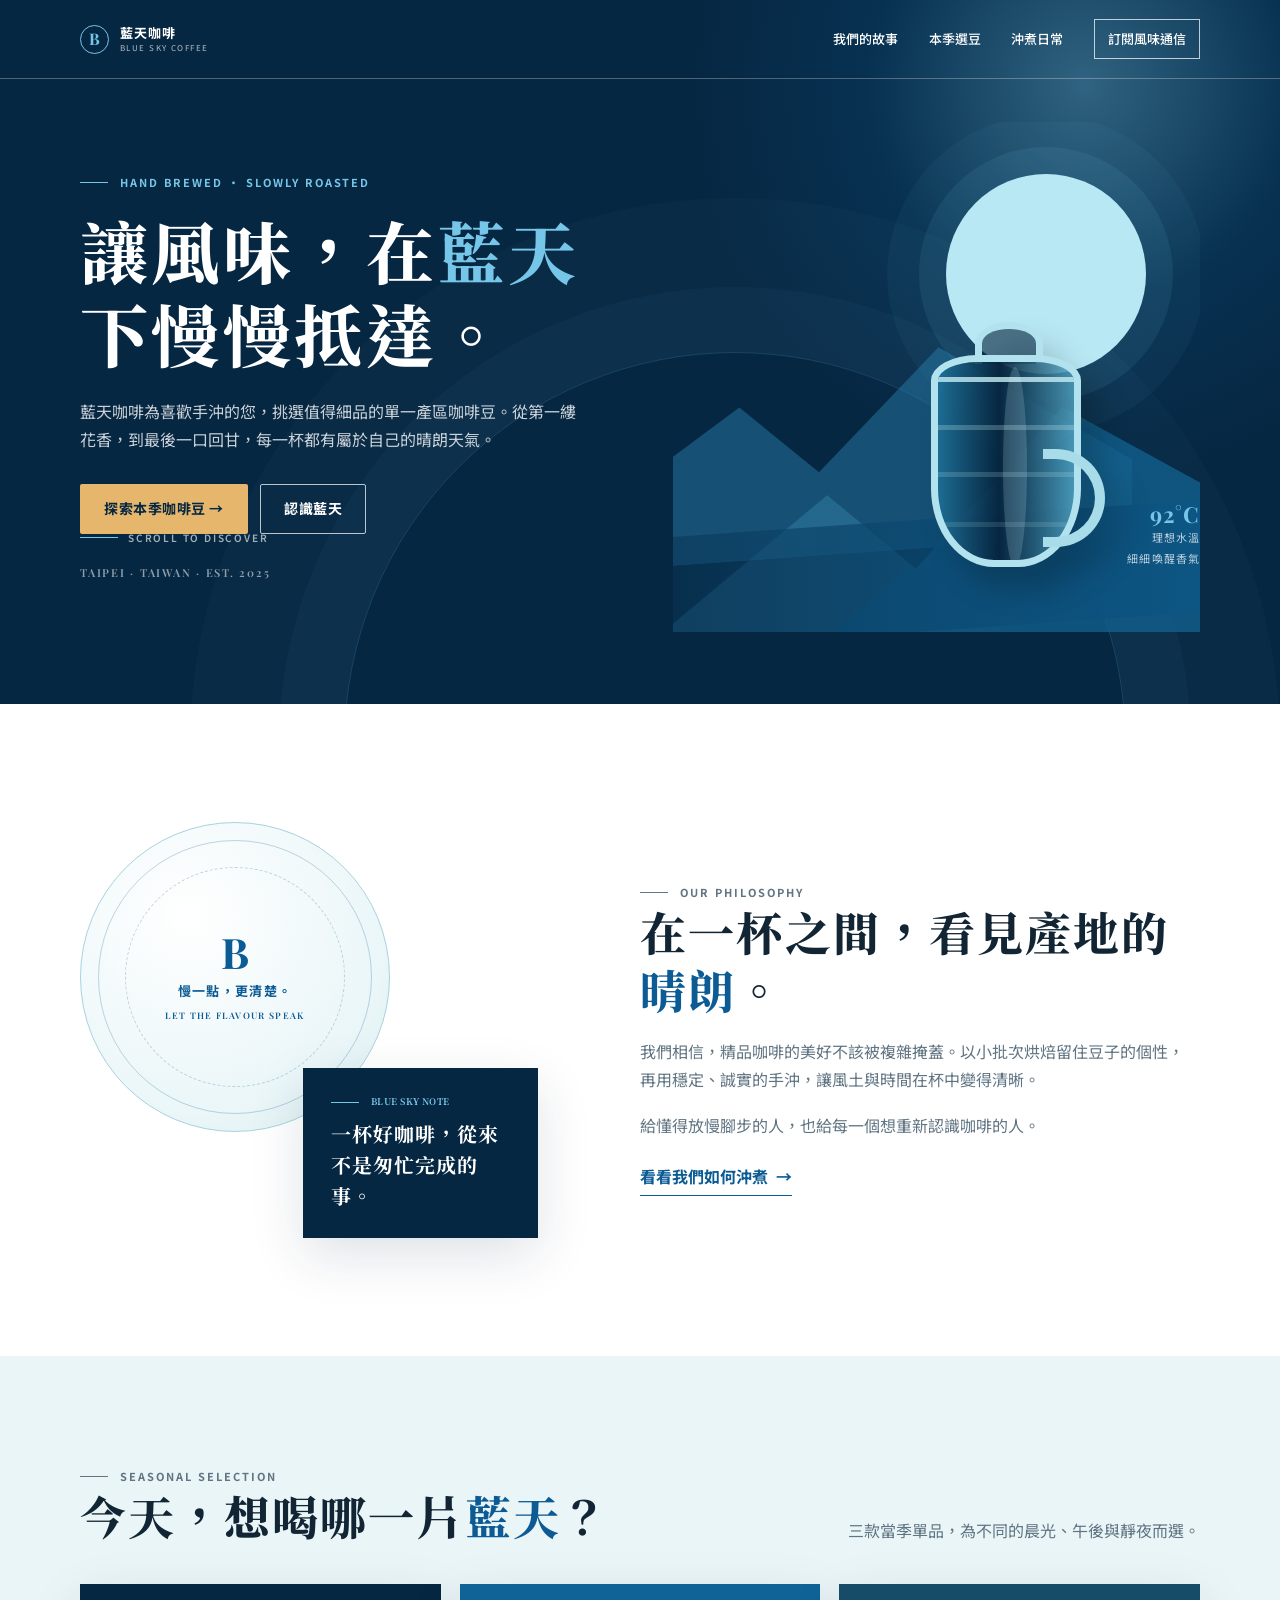
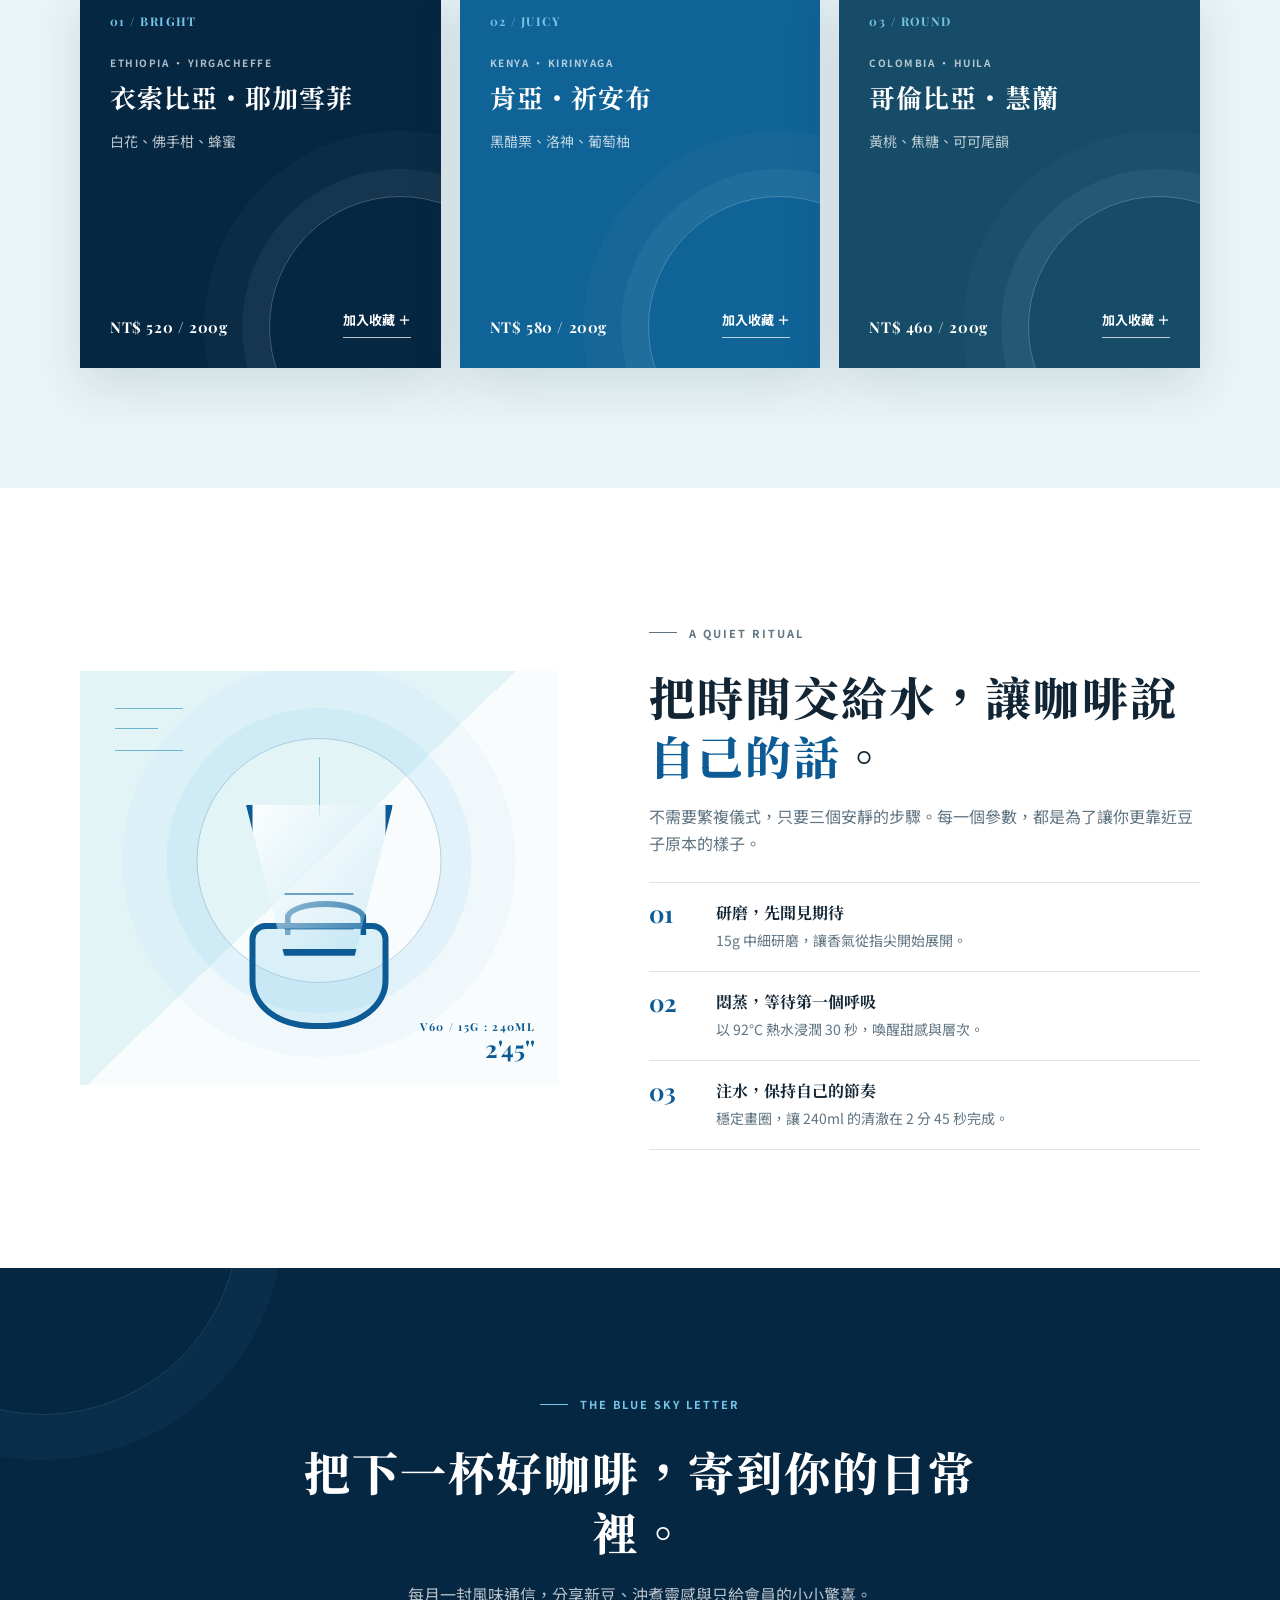
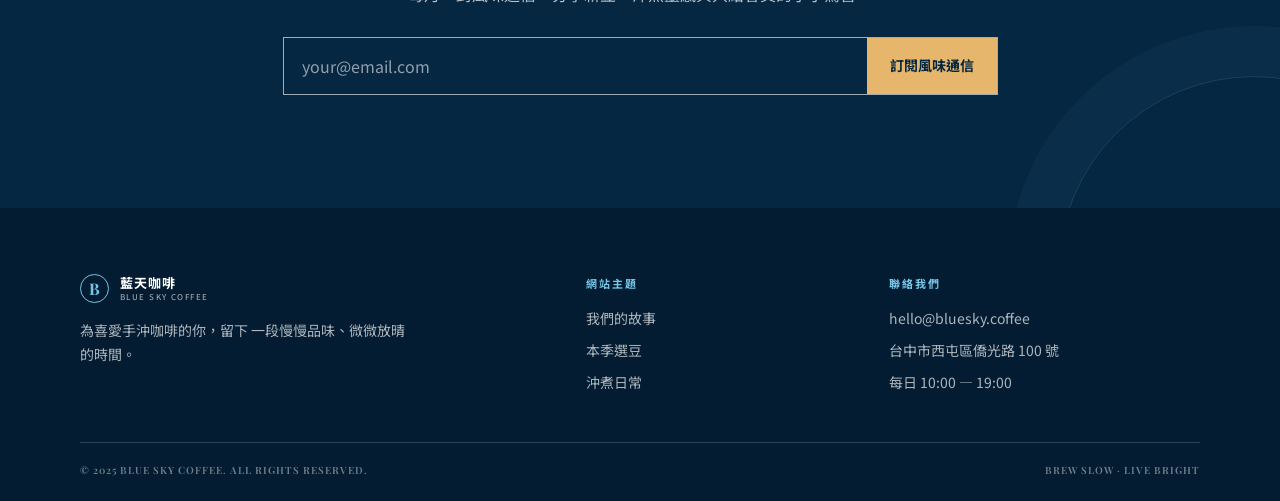
==== onepage/index.html @ 77047c7d "Initial commit" ====
<!doctype html>
<html lang="zh-Hant">
<head>
  <meta charset="UTF-8">
  <meta name="viewport" content="width=device-width, initial-scale=1.0">
  <meta name="description" content="藍天咖啡，為手沖咖啡愛好者挑選當季精品咖啡豆，讓每一杯都清澈、明亮、值得細品。">
  <title>藍天咖啡｜讓風味，慢慢抵達</title>
  <link rel="preconnect" href="https://fonts.googleapis.com">
  <link rel="preconnect" href="https://fonts.gstatic.com" crossorigin>
  <link href="https://fonts.googleapis.com/css2?family=Noto+Sans+TC:wght@400;500;600;700&family=Noto+Serif+TC:wght@600;700;800;900&family=Playfair+Display:wght@600;700&display=swap" rel="stylesheet">
  <style>
    :root {
      --navy: #062742;
      --blue: #0c5b95;
      --sky: #75c6e8;
      --mist: #eaf5f7;
      --cream: #fbfaf6;
      --ink: #122534;
      --muted: #607482;
      --line: #d7e4e8;
      --sand: #e5b66b;
      --shadow: 0 18px 50px rgba(6, 39, 66, .13);
    }

    * { box-sizing: border-box; }
    html { scroll-behavior: smooth; }
    body {
      margin: 0;
      color: var(--ink);
      background: var(--cream);
      font: 16px/1.7 "Noto Sans TC", sans-serif;
      -webkit-font-smoothing: antialiased;
    }
    a { color: inherit; text-decoration: none; }
    button, input { font: inherit; }
    button { cursor: pointer; }
    .wrap { width: min(1120px, calc(100% - 48px)); margin: 0 auto; }
    .eyebrow {
      display: flex;
      align-items: center;
      gap: 12px;
      margin: 0 0 18px;
      color: var(--blue);
      font-size: 11px;
      font-weight: 700;
      letter-spacing: .18em;
    }
    .eyebrow::before { width: 28px; height: 1px; background: currentColor; content: ""; }
    .section-title {
      margin: 0;
      font: 800 clamp(30px, 4vw, 46px)/1.28 "Noto Serif TC", serif;
      letter-spacing: .045em;
    }
    .text-blue { color: var(--blue); }
    .button, .outline-link {
      display: inline-flex;
      min-height: 50px;
      align-items: center;
      justify-content: center;
      padding: 10px 23px;
      border: 1px solid transparent;
      border-radius: 2px;
      font-size: 14px;
      font-weight: 700;
      letter-spacing: .04em;
      transition: transform .25s ease, background-color .25s ease, color .25s ease, border-color .25s ease;
    }
    .button:hover, .outline-link:hover { transform: translateY(-2px); }
    .button--sand { color: var(--navy); background: var(--sand); }
    .button--sand:hover { background: #f1cb8b; }
    .button--dark { color: var(--navy); background: #fff; }
    .outline-link { border-color: rgba(255,255,255,.72); color: #fff; }
    .outline-link:hover { color: var(--navy); background: #fff; }
    :focus-visible { outline: 3px solid var(--sky); outline-offset: 4px; }

    /* Header & hero */
    .site-header { position: absolute; z-index: 20; top: 0; left: 0; width: 100%; border-bottom: 1px solid rgba(255,255,255,.28); }
    .nav { min-height: 78px; display: flex; align-items: center; justify-content: space-between; gap: 20px; }
    .brand { display: inline-flex; align-items: center; gap: 11px; color: #fff; }
    .brand-mark { width: 29px; height: 29px; display: grid; place-items: center; border: 1px solid var(--sky); border-radius: 50%; color: var(--sky); font: 700 16px/1 "Playfair Display", serif; }
    .brand-copy { display: grid; line-height: 1.05; }
    .brand-copy strong { font-size: 13px; letter-spacing: .08em; }
    .brand-copy small { margin-top: 4px; font-size: 8px; letter-spacing: .18em; opacity: .7; }
    .nav-links { display: flex; align-items: center; gap: clamp(16px, 2.4vw, 31px); }
    .nav-links a { position: relative; color: #fff; font-size: 13px; font-weight: 500; white-space: nowrap; }
    .nav-links a:not(.nav-cta)::after { position: absolute; right: 0; bottom: -5px; left: auto; width: 0; height: 1px; background: var(--sky); content: ""; transition: width .25s ease; }
    .nav-links a:not(.nav-cta):hover::after { right: auto; left: 0; width: 100%; }
    .nav-links .nav-cta { padding: 8px 13px; border: 1px solid rgba(255,255,255,.72); }
    .nav-links .nav-cta:hover { color: var(--navy); background: #fff; }
    .menu-toggle { display: none; width: 42px; height: 42px; border: 1px solid rgba(255,255,255,.7); color: #fff; background: transparent; font-size: 23px; line-height: 1; }

    .hero { position: relative; min-height: 704px; overflow: hidden; color: #fff; background: var(--navy); isolation: isolate; }
    .hero::before { position: absolute; z-index: -2; top: -320px; right: -210px; width: 810px; height: 810px; border-radius: 50%; background: radial-gradient(circle, rgba(117,198,232,.38), rgba(12,91,149,.18) 38%, transparent 69%); content: ""; }
    .hero::after { position: absolute; z-index: -1; right: 12%; bottom: -430px; width: 780px; height: 780px; border: 1px solid rgba(117,198,232,.18); border-radius: 50%; box-shadow: 0 0 0 65px rgba(117,198,232,.035), 0 0 0 154px rgba(117,198,232,.025); content: ""; }
    .hero-grid { min-height: 704px; display: grid; grid-template-columns: 1.02fr .98fr; gap: 45px; align-items: center; padding: 122px 0 72px; }
    .hero-copy { position: relative; z-index: 2; }
    .hero .eyebrow { color: var(--sky); }
    .hero h1 { max-width: 650px; margin: 0 0 23px; font: 800 clamp(42px, 5.5vw, 68px)/1.22 "Noto Serif TC", serif; letter-spacing: .05em; }
    .hero h1 span { color: var(--sky); }
    .hero-lede { max-width: 500px; margin: 0; color: rgba(255,255,255,.79); font-size: 16px; }
    .hero-actions { display: flex; flex-wrap: wrap; gap: 12px; margin-top: 31px; }
    .hero-note { margin: 31px 0 0; color: rgba(255,255,255,.55); font: 600 11px/1.5 "Playfair Display", serif; letter-spacing: .16em; }
    .scroll-cue { position: absolute; bottom: 35px; left: 0; display: flex; align-items: center; gap: 10px; color: rgba(255,255,255,.63); font-size: 10px; font-weight: 600; letter-spacing: .18em; }
    .scroll-cue::before { width: 38px; height: 1px; background: var(--sky); content: ""; }

    .hero-art { position: relative; align-self: stretch; min-height: 470px; overflow: hidden; }
    .hero-art .sun { position: absolute; top: 52px; right: 54px; width: clamp(138px, 18vw, 200px); aspect-ratio: 1; border-radius: 50%; background: #b9e8f5; box-shadow: 0 0 0 27px rgba(117,198,232,.09), 0 0 0 59px rgba(117,198,232,.045); }
    .mountain { position: absolute; right: -11%; bottom: 6px; width: 116%; height: 260px; transform: skewY(-9deg); transform-origin: right bottom; background: linear-gradient(146deg, transparent 0 27%, rgba(61,145,184,.36) 27.3% 48%, rgba(17,97,143,.77) 48.3%); clip-path: polygon(0 62%, 28% 20%, 44% 57%, 68% 4%, 100% 57%, 100% 100%, 0 100%); }
    .mountain--back { right: 13%; bottom: 98px; width: 108%; height: 220px; opacity: .46; transform: skewY(-4deg); background: #2a81ae; clip-path: polygon(0 84%, 31% 30%, 45% 62%, 66% 9%, 100% 66%, 100% 100%, 0 100%); }
    .horizon { position: absolute; right: -4%; bottom: 0; width: 116%; height: 112px; background: linear-gradient(90deg, rgba(7,45,75,.5), #0d5684); transform: skewY(-4deg); }
    .coffee-vessel { position: absolute; z-index: 4; right: 18%; bottom: 36px; width: 192px; height: 274px; filter: drop-shadow(18px 22px 14px rgba(0,0,0,.22)); }
    .vessel-neck { position: absolute; top: 0; left: 62px; width: 68px; height: 42px; border: 7px solid #b3e2ef; border-bottom: 0; border-radius: 50% 50% 0 0; background: rgba(6,39,66,.62); }
    .vessel-body { position: absolute; top: 33px; left: 18px; width: 150px; height: 212px; border: 7px solid #b3e2ef; border-radius: 31% 31% 42% 42% / 12% 12% 37% 37%; background: linear-gradient(90deg, rgba(30,112,151,.9), rgba(5,35,60,.9) 45%, rgba(83,167,198,.8)); overflow: hidden; }
    .vessel-body::before { position: absolute; top: 15px; left: 0; width: 100%; height: 5px; background: rgba(197,237,244,.8); box-shadow: 0 48px rgba(197,237,244,.25), 0 95px rgba(197,237,244,.18), 0 145px rgba(197,237,244,.13); content: ""; }
    .vessel-body::after { position: absolute; top: 5px; left: 48%; width: 24px; height: 200px; border-radius: 50%; background: rgba(218,247,251,.17); content: ""; }
    .vessel-handle { position: absolute; right: 0; bottom: 49px; width: 62px; height: 98px; border: 10px solid #a9dce9; border-left: 0; border-radius: 0 53px 53px 0; }
    .art-label { position: absolute; z-index: 5; right: 0; bottom: 64px; display: grid; gap: 3px; color: rgba(255,255,255,.73); font-size: 11px; letter-spacing: .1em; text-align: right; }
    .art-label strong { color: var(--sky); font: 700 22px/1 "Playfair Display", serif; }

    /* Story */
    .story { padding: 118px 0; background: #fff; }
    .story-grid { display: grid; grid-template-columns: .9fr 1.1fr; gap: clamp(45px, 8vw, 105px); align-items: center; }
    .story-visual { position: relative; min-height: 416px; }
    .seal { position: absolute; top: 0; left: 0; width: 310px; height: 310px; display: grid; place-items: center; border: 1px solid #a8d2df; border-radius: 50%; color: var(--blue); background: radial-gradient(circle at 35% 30%, #fff 0, #eaf6f8 68%, #d9edf1 100%); }
    .seal::before, .seal::after { position: absolute; border: 1px solid rgba(12,91,149,.25); border-radius: 50%; content: ""; }
    .seal::before { inset: 17px; }
    .seal::after { inset: 44px; border-style: dashed; }
    .seal-inner { position: relative; z-index: 1; display: grid; gap: 7px; text-align: center; }
    .seal-inner b { font: 700 42px/1 "Playfair Display", serif; }
    .seal-inner span { font-size: 13px; font-weight: 700; letter-spacing: .1em; }
    .seal-inner small { font: 600 9px/1.5 "Playfair Display", serif; letter-spacing: .15em; }
    .blue-note { position: absolute; right: 0; bottom: 0; width: 235px; padding: 27px 28px; color: #fff; background: var(--navy); box-shadow: var(--shadow); }
    .blue-note .eyebrow { margin-bottom: 9px; color: var(--sky); font-size: 9px; }
    .blue-note p { margin: 0; font: 700 20px/1.55 "Noto Serif TC", serif; letter-spacing: .05em; }
    .story-copy p { margin: 19px 0 0; color: var(--muted); }
    .inline-link { display: inline-flex; align-items: center; gap: 8px; margin-top: 24px; padding-bottom: 5px; border-bottom: 1px solid var(--blue); color: var(--blue); font-weight: 700; }
    .inline-link:hover { color: var(--navy); }

    /* Coffee collection */
    .coffee { padding: 111px 0 120px; background: var(--mist); }
    .section-heading { display: flex; align-items: end; justify-content: space-between; gap: 40px; margin-bottom: 39px; }
    .section-heading p { max-width: 370px; margin: 0; color: var(--muted); }
    .coffee-grid { display: grid; grid-template-columns: repeat(3, 1fr); gap: 19px; }
    .coffee-card { position: relative; min-height: 384px; display: flex; flex-direction: column; overflow: hidden; padding: 30px; color: #fff; background: var(--navy); box-shadow: var(--shadow); }
    .coffee-card:nth-child(2) { background: #106396; }
    .coffee-card:nth-child(3) { background: #164c68; }
    .coffee-card::after { position: absolute; right: -90px; bottom: -90px; width: 260px; height: 260px; border: 1px solid rgba(255,255,255,.24); border-radius: 50%; box-shadow: 0 0 0 27px rgba(255,255,255,.045), 0 0 0 65px rgba(255,255,255,.025); content: ""; }
    .card-top, .coffee-card h3, .flavour, .card-footer { position: relative; z-index: 1; }
    .card-top { color: var(--sky); font: 700 12px/1.3 "Playfair Display", serif; letter-spacing: .12em; }
    .origin { margin: 25px 0 8px; color: rgba(255,255,255,.69); font-size: 10px; font-weight: 700; letter-spacing: .15em; }
    .coffee-card h3 { margin: 0; font: 700 26px/1.38 "Noto Serif TC", serif; letter-spacing: .04em; }
    .flavour { margin: 15px 0 0; color: rgba(255,255,255,.73); font-size: 14px; }
    .card-footer { display: flex; align-items: end; justify-content: space-between; gap: 14px; margin-top: auto; }
    .price { font: 700 15px/1.3 "Playfair Display", serif; letter-spacing: .04em; }
    .save-coffee { padding: 0 0 5px; border: 0; border-bottom: 1px solid rgba(255,255,255,.72); color: #fff; background: transparent; font-size: 13px; font-weight: 700; white-space: nowrap; transition: color .2s, border-color .2s; }
    .save-coffee:hover { border-color: var(--sand); color: var(--sand); }

    /* Brew */
    .brew { padding: 118px 0; background: #fff; }
    .brew-grid { display: grid; grid-template-columns: .93fr 1.07fr; gap: clamp(42px, 8vw, 90px); align-items: center; }
    .brew-art { position: relative; height: 414px; overflow: hidden; background: linear-gradient(136deg, #e3f4f7 0 48%, #f8fcfc 48% 100%); }
    .brew-art::before { position: absolute; top: 37px; left: 35px; width: 68px; height: 41px; border-top: 1px solid #6cb4ce; border-bottom: 1px solid #6cb4ce; content: ""; }
    .brew-art::after { position: absolute; top: 57px; left: 35px; width: 43px; border-top: 1px solid #6cb4ce; content: ""; }
    .water-rings { position: absolute; top: 67px; left: 50%; width: 245px; height: 245px; border: 1px solid rgba(12,91,149,.27); border-radius: 50%; transform: translateX(-50%); box-shadow: 0 0 0 30px rgba(117,198,232,.12), 0 0 0 74px rgba(117,198,232,.065); }
    .water-rings::before { position: absolute; top: 18px; left: 50%; width: 1px; height: 58px; background: #6bb8d1; content: ""; transform: translateX(-50%); }
    .dripper { position: absolute; z-index: 2; top: 134px; left: 50%; width: 147px; height: 151px; border: 7px solid var(--blue); border-top: 0; background: linear-gradient(130deg, rgba(255,255,255,.85), rgba(117,198,232,.25)); clip-path: polygon(0 0, 100% 0, 74% 100%, 26% 100%); transform: translateX(-50%); }
    .dripper::after { position: absolute; right: 32px; bottom: 19px; left: 32px; height: 33px; border-top: 2px solid rgba(12,91,149,.55); border-bottom: 2px solid rgba(12,91,149,.35); content: ""; }
    .carafe { position: absolute; z-index: 1; bottom: 56px; left: 50%; width: 139px; height: 106px; border: 6px solid var(--blue); border-radius: 16px 16px 45% 45%; background: rgba(117,198,232,.23); transform: translateX(-50%); }
    .carafe::before { position: absolute; top: -28px; left: 29px; width: 70px; height: 28px; border: 6px solid var(--blue); border-bottom: 0; border-radius: 50% 50% 0 0; content: ""; }
    .brew-caption { position: absolute; right: 24px; bottom: 19px; color: var(--blue); text-align: right; }
    .brew-caption span { display: block; font: 700 11px/1.5 "Playfair Display", serif; letter-spacing: .12em; }
    .brew-caption strong { font: 700 24px/1.1 "Playfair Display", serif; }
    .brew-copy > p { margin: 18px 0 25px; color: var(--muted); }
    .brew-steps { border-top: 1px solid var(--line); }
    .brew-step { display: grid; grid-template-columns: 52px 1fr; gap: 15px; padding: 18px 0; border-bottom: 1px solid var(--line); }
    .step-number { color: var(--blue); font: 700 24px/1 "Playfair Display", serif; }
    .brew-step h3 { margin: 0; font: 700 16px/1.5 "Noto Serif TC", serif; }
    .brew-step p { margin: 4px 0 0; color: var(--muted); font-size: 14px; }

    /* Subscribe and footer */
    .visit { position: relative; overflow: hidden; padding: 108px 0 113px; color: #fff; text-align: center; background: var(--navy); }
    .visit::before, .visit::after { position: absolute; width: 390px; height: 390px; border: 1px solid rgba(117,198,232,.17); border-radius: 50%; content: ""; }
    .visit::before { top: -245px; left: -153px; box-shadow: 0 0 0 45px rgba(117,198,232,.035); }
    .visit::after { right: -170px; bottom: -260px; box-shadow: 0 0 0 50px rgba(117,198,232,.035); }
    .visit .wrap { position: relative; z-index: 1; max-width: 715px; }
    .visit .eyebrow { justify-content: center; color: var(--sky); }
    .visit h2 { margin: 0; font: 800 clamp(30px, 4vw, 46px)/1.3 "Noto Serif TC", serif; letter-spacing: .045em; }
    .visit p { max-width: 510px; margin: 19px auto 29px; color: rgba(255,255,255,.72); }
    .subscribe-form { display: flex; min-height: 58px; border: 1px solid rgba(255,255,255,.62); }
    .subscribe-form input { min-width: 0; flex: 1; padding: 0 18px; border: 0; color: #fff; outline: none; background: transparent; }
    .subscribe-form input::placeholder { color: rgba(255,255,255,.56); }
    .subscribe-form button { padding: 0 23px; border: 0; color: var(--navy); background: var(--sand); font-size: 14px; font-weight: 700; white-space: nowrap; transition: background .2s; }
    .subscribe-form button:hover { background: #f1cb8b; }
    .site-footer { padding: 66px 0 23px; color: rgba(255,255,255,.68); background: #031c31; }
    .footer-grid { display: grid; grid-template-columns: 1.45fr .8fr 1fr; gap: 55px; padding-bottom: 48px; }
    .footer-brand .brand { margin-bottom: 16px; }
    .footer-brand p { max-width: 330px; margin: 0; font-size: 14px; }
    .footer-title { margin: 0 0 14px; color: var(--sky); font-size: 11px; font-weight: 700; letter-spacing: .18em; }
    .footer-links { display: grid; gap: 8px; font-size: 14px; }
    .footer-links a:hover { color: var(--sky); }
    .footer-links address { font-style: normal; }
    .footer-bottom { display: flex; justify-content: space-between; gap: 20px; padding-top: 20px; border-top: 1px solid rgba(255,255,255,.17); color: rgba(255,255,255,.44); font: 600 10px/1.5 "Playfair Display", serif; letter-spacing: .1em; }

    .toast { position: fixed; z-index: 50; right: 22px; bottom: 22px; max-width: min(370px, calc(100vw - 44px)); padding: 14px 18px; border-left: 3px solid var(--sand); color: #fff; background: var(--navy); box-shadow: var(--shadow); font-size: 14px; opacity: 0; pointer-events: none; transform: translateY(12px); transition: opacity .25s ease, transform .25s ease; }
    .toast.show { opacity: 1; transform: translateY(0); }
    .reveal { opacity: 0; transform: translateY(18px); transition: opacity .65s ease, transform .65s ease; }
    .reveal.visible { opacity: 1; transform: translateY(0); }

    @media (max-width: 820px) {
      .menu-toggle { display: grid; place-items: center; }
      .nav { position: relative; }
      .nav-links { position: absolute; top: 78px; right: -24px; left: -24px; max-height: 0; display: grid; gap: 0; overflow: hidden; background: #05233c; transition: max-height .35s ease; }
      .nav-links.open { max-height: 300px; border-top: 1px solid rgba(255,255,255,.16); }
      .nav-links a { display: block; padding: 13px 24px; }
      .nav-links .nav-cta { margin: 5px 24px 15px; padding: 10px 13px; text-align: center; }
      .hero { min-height: 710px; }
      .hero-grid { min-height: 710px; grid-template-columns: 1fr; gap: 0; padding: 118px 0 43px; }
      .hero-art { min-height: 276px; margin-top: -9px; }
      .hero-art .sun { top: 19px; right: 20%; width: 130px; }
      .mountain { height: 180px; }
      .mountain--back { bottom: 69px; height: 150px; }
      .coffee-vessel { right: 17%; bottom: -12px; transform: scale(.72); transform-origin: bottom right; }
      .art-label { display: none; }
      .scroll-cue { display: none; }
      .story-grid, .brew-grid { grid-template-columns: 1fr; }
      .story-visual { max-width: 525px; width: 100%; min-height: 400px; }
      .coffee-grid { grid-template-columns: repeat(2, 1fr); }
      .coffee-card:nth-child(3) { grid-column: span 2; }
      .footer-grid { grid-template-columns: 1fr 1fr; }
      .footer-brand { grid-column: 1 / -1; }
    }
    @media (max-width: 560px) {
      .wrap { width: calc(100% - 34px); }
      .nav-links { right: -17px; left: -17px; }
      .hero { min-height: 680px; }
      .hero-grid { min-height: 680px; padding-top: 106px; }
      .hero h1 { font-size: 40px; }
      .hero-lede { font-size: 14px; }
      .hero-actions { gap: 9px; margin-top: 24px; }
      .hero-actions .button, .hero-actions .outline-link { min-height: 46px; padding: 8px 15px; font-size: 13px; }
      .hero-note { margin-top: 21px; }
      .hero-art { min-height: 219px; }
      .hero-art .sun { width: 92px; }
      .coffee-vessel { right: 5%; bottom: -48px; transform: scale(.57); }
      .story, .coffee, .brew { padding: 76px 0; }
      .seal { width: 245px; height: 245px; }
      .seal-inner b { font-size: 35px; }
      .story-visual { min-height: 347px; }
      .blue-note { width: 185px; padding: 20px; }
      .blue-note p { font-size: 16px; }
      .section-heading { display: block; margin-bottom: 28px; }
      .section-heading p { margin-top: 14px; font-size: 14px; }
      .coffee-grid { grid-template-columns: 1fr; }
      .coffee-card, .coffee-card:nth-child(3) { min-height: 330px; grid-column: auto; }
      .coffee-card { padding: 25px; }
      .brew-art { height: 310px; }
      .water-rings { top: 45px; width: 178px; height: 178px; box-shadow: 0 0 0 23px rgba(117,198,232,.12), 0 0 0 53px rgba(117,198,232,.065); }
      .dripper { top: 95px; transform: translateX(-50%) scale(.75); }
      .carafe { bottom: 37px; transform: translateX(-50%) scale(.75); }
      .visit { padding: 76px 0; }
      .subscribe-form { display: grid; gap: 0; border: 0; }
      .subscribe-form input { min-height: 54px; border: 1px solid rgba(255,255,255,.62); }
      .subscribe-form button { min-height: 54px; margin-top: 10px; }
      .footer-grid { grid-template-columns: 1fr; gap: 33px; }
      .footer-brand { grid-column: auto; }
      .footer-bottom { display: grid; gap: 8px; }
    }
    @media (prefers-reduced-motion: reduce) {
      html { scroll-behavior: auto; }
      *, *::before, *::after { transition-duration: .01ms !important; animation-duration: .01ms !important; animation-iteration-count: 1 !important; }
      .reveal { opacity: 1; transform: none; }
    }
  </style>
</head>
<body>
  <header class="site-header" id="top">
    <nav class="nav wrap" aria-label="主要導覽">
      <a class="brand" href="#top" aria-label="回到藍天咖啡首頁">
        <span class="brand-mark" aria-hidden="true">B</span>
        <span class="brand-copy"><strong>藍天咖啡</strong><small>BLUE SKY COFFEE</small></span>
      </a>
      <button class="menu-toggle" type="button" aria-controls="navLinks" aria-expanded="false" aria-label="開啟導覽選單">☰</button>
      <div class="nav-links" id="navLinks">
        <a href="#story">我們的故事</a>
        <a href="#coffee">本季選豆</a>
        <a href="#brew">沖煮日常</a>
        <a class="nav-cta" href="#visit">訂閱風味通信</a>
      </div>
    </nav>
  </header>

  <main>
    <section class="hero" aria-labelledby="heroTitle">
      <div class="wrap hero-grid">
        <div class="hero-copy">
          <p class="eyebrow">HAND BREWED · SLOWLY ROASTED</p>
          <h1 id="heroTitle">讓風味，在<span>藍天</span>下慢慢抵達。</h1>
          <p class="hero-lede">藍天咖啡為喜歡手沖的您，挑選值得細品的單一產區咖啡豆。從第一縷花香，到最後一口回甘，每一杯都有屬於自己的晴朗天氣。</p>
          <div class="hero-actions">
            <a class="button button--sand" href="#coffee">探索本季咖啡豆 →</a>
            <a class="outline-link" href="#story">認識藍天</a>
          </div>
          <p class="hero-note">TAIPEI · TAIWAN · EST. 2025</p>
          <span class="scroll-cue">SCROLL TO DISCOVER</span>
        </div>
        <div class="hero-art" aria-hidden="true">
          <div class="sun"></div>
          <div class="mountain mountain--back"></div>
          <div class="mountain"></div>
          <div class="horizon"></div>
          <div class="coffee-vessel"><div class="vessel-neck"></div><div class="vessel-body"></div><div class="vessel-handle"></div></div>
          <div class="art-label"><strong>92°C</strong><span>理想水溫</span><span>細細喚醒香氣</span></div>
        </div>
      </div>
    </section>

    <section class="story" id="story" aria-labelledby="storyTitle">
      <div class="wrap story-grid">
        <div class="story-visual reveal" aria-hidden="true">
          <div class="seal"><div class="seal-inner"><b>B</b><span>慢一點，更清楚。</span><small>LET THE FLAVOUR SPEAK</small></div></div>
          <aside class="blue-note"><p class="eyebrow">BLUE SKY NOTE</p><p>一杯好咖啡，從來不是匆忙完成的事。</p></aside>
        </div>
        <div class="story-copy reveal">
          <p class="eyebrow">OUR PHILOSOPHY</p>
          <h2 class="section-title" id="storyTitle">在一杯之間，看見產地的<span class="text-blue">晴朗</span>。</h2>
          <p>我們相信，精品咖啡的美好不該被複雜掩蓋。以小批次烘焙留住豆子的個性，再用穩定、誠實的手沖，讓風土與時間在杯中變得清晰。</p>
          <p>給懂得放慢腳步的人，也給每一個想重新認識咖啡的人。</p>
          <a class="inline-link" href="#brew">看看我們如何沖煮 <span aria-hidden="true">→</span></a>
        </div>
      </div>
    </section>

    <section class="coffee" id="coffee" aria-labelledby="coffeeTitle">
      <div class="wrap">
        <div class="section-heading reveal">
          <div><p class="eyebrow">SEASONAL SELECTION</p><h2 class="section-title" id="coffeeTitle">今天，想喝哪一片<span class="text-blue">藍天</span>？</h2></div>
          <p>三款當季單品，為不同的晨光、午後與靜夜而選。</p>
        </div>
        <div class="coffee-grid">
          <article class="coffee-card reveal">
            <div class="card-top">01 / BRIGHT</div><p class="origin">ETHIOPIA · YIRGACHEFFE</p><h3>衣索比亞・耶加雪菲</h3><p class="flavour">白花、佛手柑、蜂蜜</p>
            <div class="card-footer"><span class="price">NT$ 520 / 200g</span><button class="save-coffee" type="button" data-coffee="衣索比亞・耶加雪菲">加入收藏 ＋</button></div>
          </article>
          <article class="coffee-card reveal">
            <div class="card-top">02 / JUICY</div><p class="origin">KENYA · KIRINYAGA</p><h3>肯亞・祈安布</h3><p class="flavour">黑醋栗、洛神、葡萄柚</p>
            <div class="card-footer"><span class="price">NT$ 580 / 200g</span><button class="save-coffee" type="button" data-coffee="肯亞・祈安布">加入收藏 ＋</button></div>
          </article>
          <article class="coffee-card reveal">
            <div class="card-top">03 / ROUND</div><p class="origin">COLOMBIA · HUILA</p><h3>哥倫比亞・慧蘭</h3><p class="flavour">黃桃、焦糖、可可尾韻</p>
            <div class="card-footer"><span class="price">NT$ 460 / 200g</span><button class="save-coffee" type="button" data-coffee="哥倫比亞・慧蘭">加入收藏 ＋</button></div>
          </article>
        </div>
      </div>
    </section>

    <section class="brew" id="brew" aria-labelledby="brewTitle">
      <div class="wrap brew-grid">
        <div class="brew-art reveal" aria-hidden="true"><div class="water-rings"></div><div class="dripper"></div><div class="carafe"></div><div class="brew-caption"><span>V60 / 15G : 240ML</span><strong>2'45''</strong></div></div>
        <div class="brew-copy reveal">
          <p class="eyebrow">A QUIET RITUAL</p>
          <h2 class="section-title" id="brewTitle">把時間交給水，讓咖啡說<span class="text-blue">自己的話</span>。</h2>
          <p>不需要繁複儀式，只要三個安靜的步驟。每一個參數，都是為了讓你更靠近豆子原本的樣子。</p>
          <div class="brew-steps">
            <div class="brew-step"><span class="step-number">01</span><div><h3>研磨，先聞見期待</h3><p>15g 中細研磨，讓香氣從指尖開始展開。</p></div></div>
            <div class="brew-step"><span class="step-number">02</span><div><h3>悶蒸，等待第一個呼吸</h3><p>以 92°C 熱水浸潤 30 秒，喚醒甜感與層次。</p></div></div>
            <div class="brew-step"><span class="step-number">03</span><div><h3>注水，保持自己的節奏</h3><p>穩定畫圈，讓 240ml 的清澈在 2 分 45 秒完成。</p></div></div>
          </div>
        </div>
      </div>
    </section>

    <section class="visit" id="visit" aria-labelledby="visitTitle">
      <div class="wrap reveal">
        <p class="eyebrow">THE BLUE SKY LETTER</p>
        <h2 id="visitTitle">把下一杯好咖啡，寄到你的日常裡。</h2>
        <p>每月一封風味通信，分享新豆、沖煮靈感與只給會員的小小驚喜。</p>
        <form class="subscribe-form" id="subscribeForm">
          <input type="email" aria-label="電子郵件地址" placeholder="your@email.com" required>
          <button type="submit">訂閱風味通信</button>
        </form>
      </div>
    </section>
  </main>

  <footer class="site-footer">
    <div class="wrap footer-grid">
      <div class="footer-brand"><a class="brand" href="#top" aria-label="回到藍天咖啡首頁"><span class="brand-mark" aria-hidden="true">B</span><span class="brand-copy"><strong>藍天咖啡</strong><small>BLUE SKY COFFEE</small></span></a><p>為喜愛手沖咖啡的你，留下 一段慢慢品味、微微放晴的時間。</p></div>
      <div><p class="footer-title">網站主題</p><div class="footer-links"><a href="#story">我們的故事</a><a href="#coffee">本季選豆</a><a href="#brew">沖煮日常</a></div></div>
      <div><p class="footer-title">聯絡我們</p><div class="footer-links"><a href="mailto:hello@bluesky.coffee">hello@bluesky.coffee</a><address>台中市西屯區僑光路 100 號</address><span>每日 10:00 — 19:00</span></div></div>
    </div>
    <div class="wrap footer-bottom"><span>© 2025 BLUE SKY COFFEE. ALL RIGHTS RESERVED.</span><span>BREW SLOW · LIVE BRIGHT</span></div>
  </footer>
  <div class="toast" role="status" aria-live="polite"></div>

  <script>
    (() => {
      const menuButton = document.querySelector('.menu-toggle');
      const navLinks = document.querySelector('.nav-links');
      const toast = document.querySelector('.toast');
      let toastTimer;

      const closeMenu = () => {
        navLinks.classList.remove('open');
        menuButton.setAttribute('aria-expanded', 'false');
        menuButton.setAttribute('aria-label', '開啟導覽選單');
        menuButton.textContent = '☰';
      };
      menuButton.addEventListener('click', () => {
        const opening = !navLinks.classList.contains('open');
        navLinks.classList.toggle('open', opening);
        menuButton.setAttribute('aria-expanded', String(opening));
        menuButton.setAttribute('aria-label', opening ? '關閉導覽選單' : '開啟導覽選單');
        menuButton.textContent = opening ? '×' : '☰';
      });
      navLinks.querySelectorAll('a').forEach(link => link.addEventListener('click', closeMenu));

      const showToast = message => {
        clearTimeout(toastTimer);
        toast.textContent = message;
        toast.classList.add('show');
        toastTimer = setTimeout(() => toast.classList.remove('show'), 2600);
      };
      document.querySelectorAll('[data-coffee]').forEach(button => {
        button.addEventListener('click', () => showToast(`已將「${button.dataset.coffee}」加入你的收藏。`));
      });
      document.querySelector('#subscribeForm').addEventListener('submit', event => {
        event.preventDefault();
        event.currentTarget.reset();
        showToast('謝謝訂閱，下一封晴朗的風味通信即將寄出。');
      });

      const revealItems = document.querySelectorAll('.reveal');
      const reducedMotion = window.matchMedia('(prefers-reduced-motion: reduce)').matches;
      if (!('IntersectionObserver' in window) || reducedMotion) {
        revealItems.forEach(item => item.classList.add('visible'));
      } else {
        const observer = new IntersectionObserver(entries => {
          entries.forEach(entry => {
            if (entry.isIntersecting) {
              entry.target.classList.add('visible');
              observer.unobserve(entry.target);
            }
          });
        }, { threshold: .12 });
        revealItems.forEach(item => observer.observe(item));
      }
    })();
  </script>
</body>
</html>
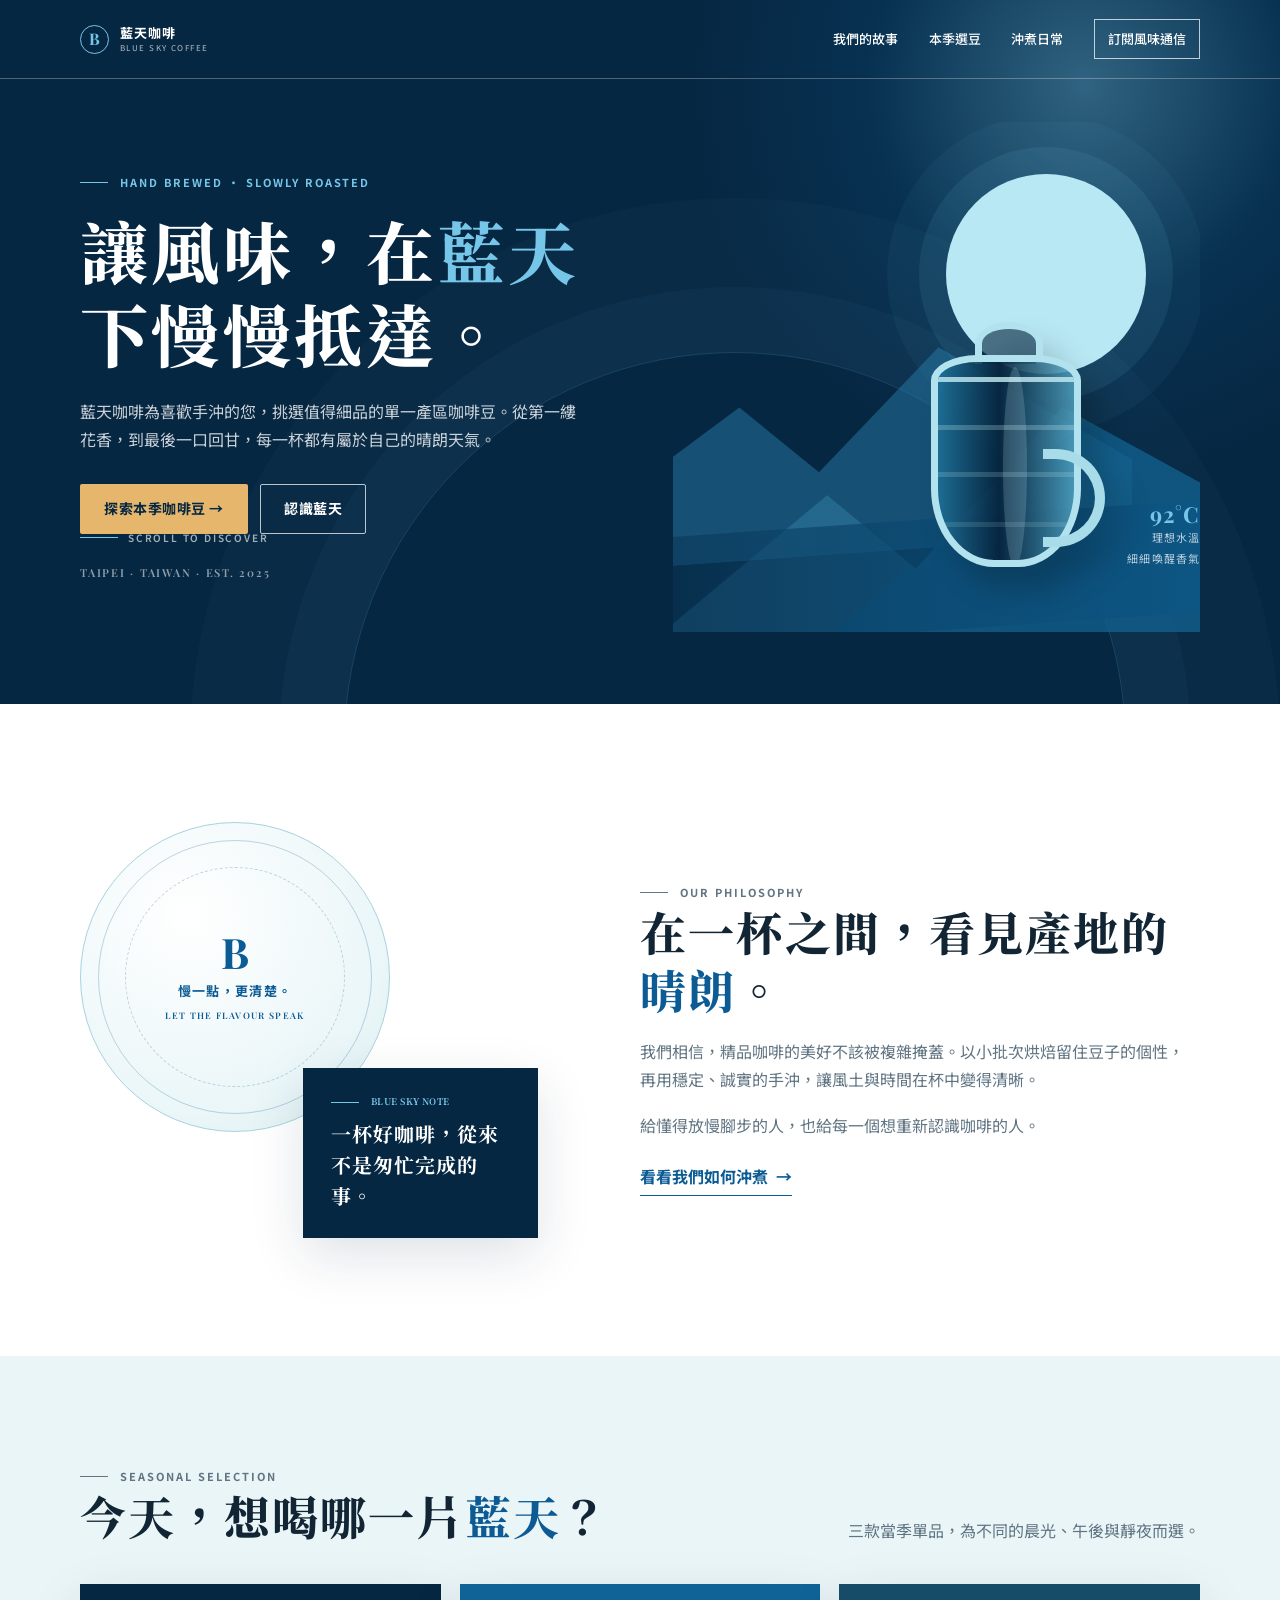
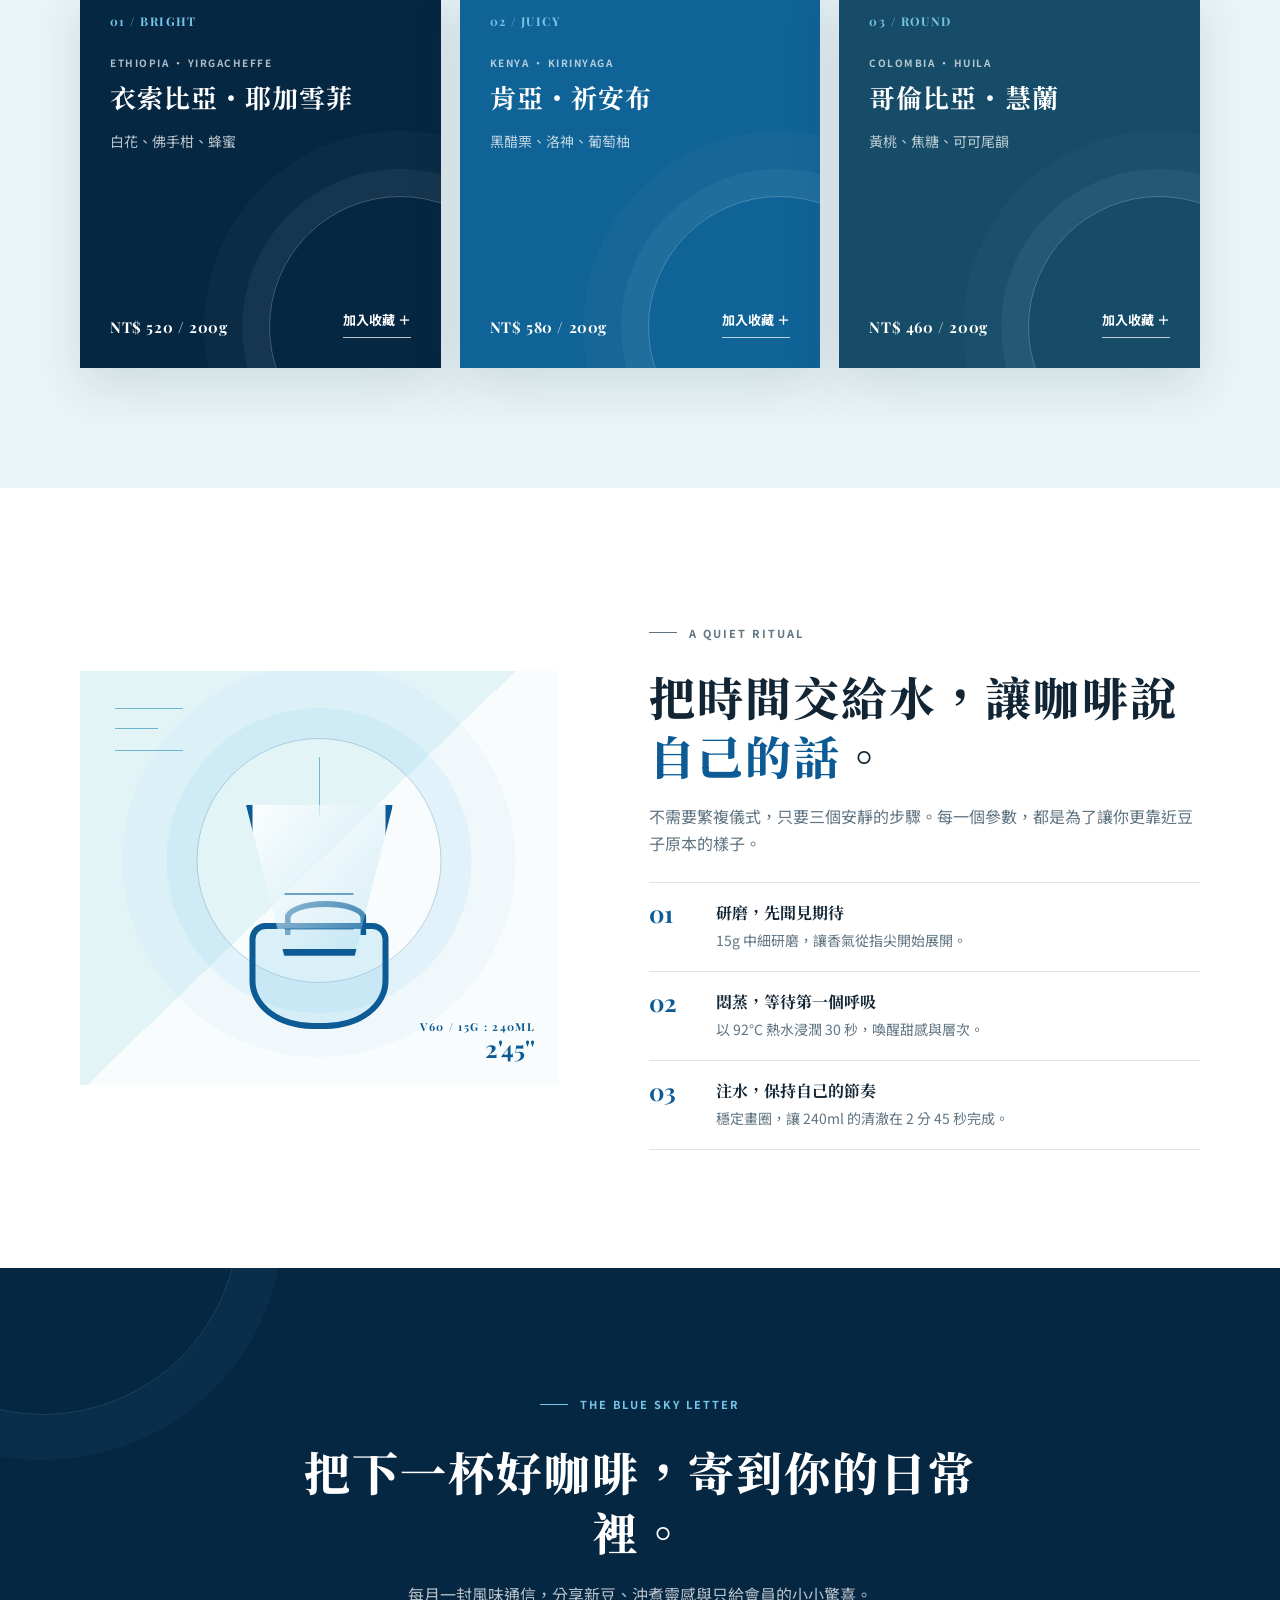
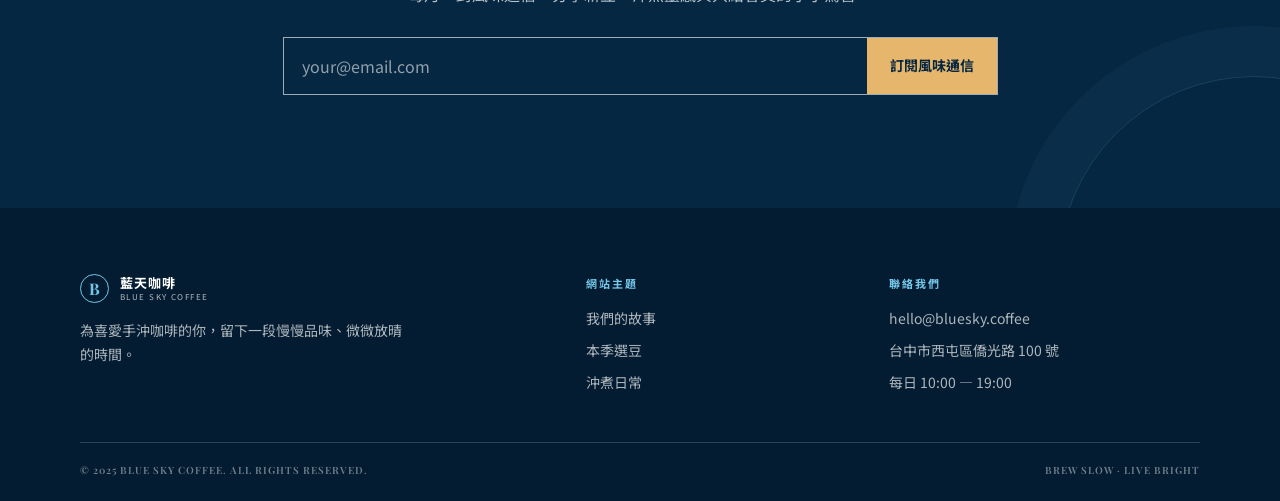
==== commit e66d4849: "修正footer品牌描述中的文字，使其更流暢自然" ====
--- a/onepage/index.html
+++ b/onepage/index.html
@@ -384,7 +384,7 @@
 
   <footer class="site-footer">
     <div class="wrap footer-grid">
-      <div class="footer-brand"><a class="brand" href="#top" aria-label="回到藍天咖啡首頁"><span class="brand-mark" aria-hidden="true">B</span><span class="brand-copy"><strong>藍天咖啡</strong><small>BLUE SKY COFFEE</small></span></a><p>為喜愛手沖咖啡的你，留下 一段慢慢品味、微微放晴的時間。</p></div>
+      <div class="footer-brand"><a class="brand" href="#top" aria-label="回到藍天咖啡首頁"><span class="brand-mark" aria-hidden="true">B</span><span class="brand-copy"><strong>藍天咖啡</strong><small>BLUE SKY COFFEE</small></span></a><p>為喜愛手沖咖啡的你，留下一段慢慢品味、微微放晴的時間。</p></div>
       <div><p class="footer-title">網站主題</p><div class="footer-links"><a href="#story">我們的故事</a><a href="#coffee">本季選豆</a><a href="#brew">沖煮日常</a></div></div>
       <div><p class="footer-title">聯絡我們</p><div class="footer-links"><a href="mailto:hello@bluesky.coffee">hello@bluesky.coffee</a><address>台中市西屯區僑光路 100 號</address><span>每日 10:00 — 19:00</span></div></div>
     </div>
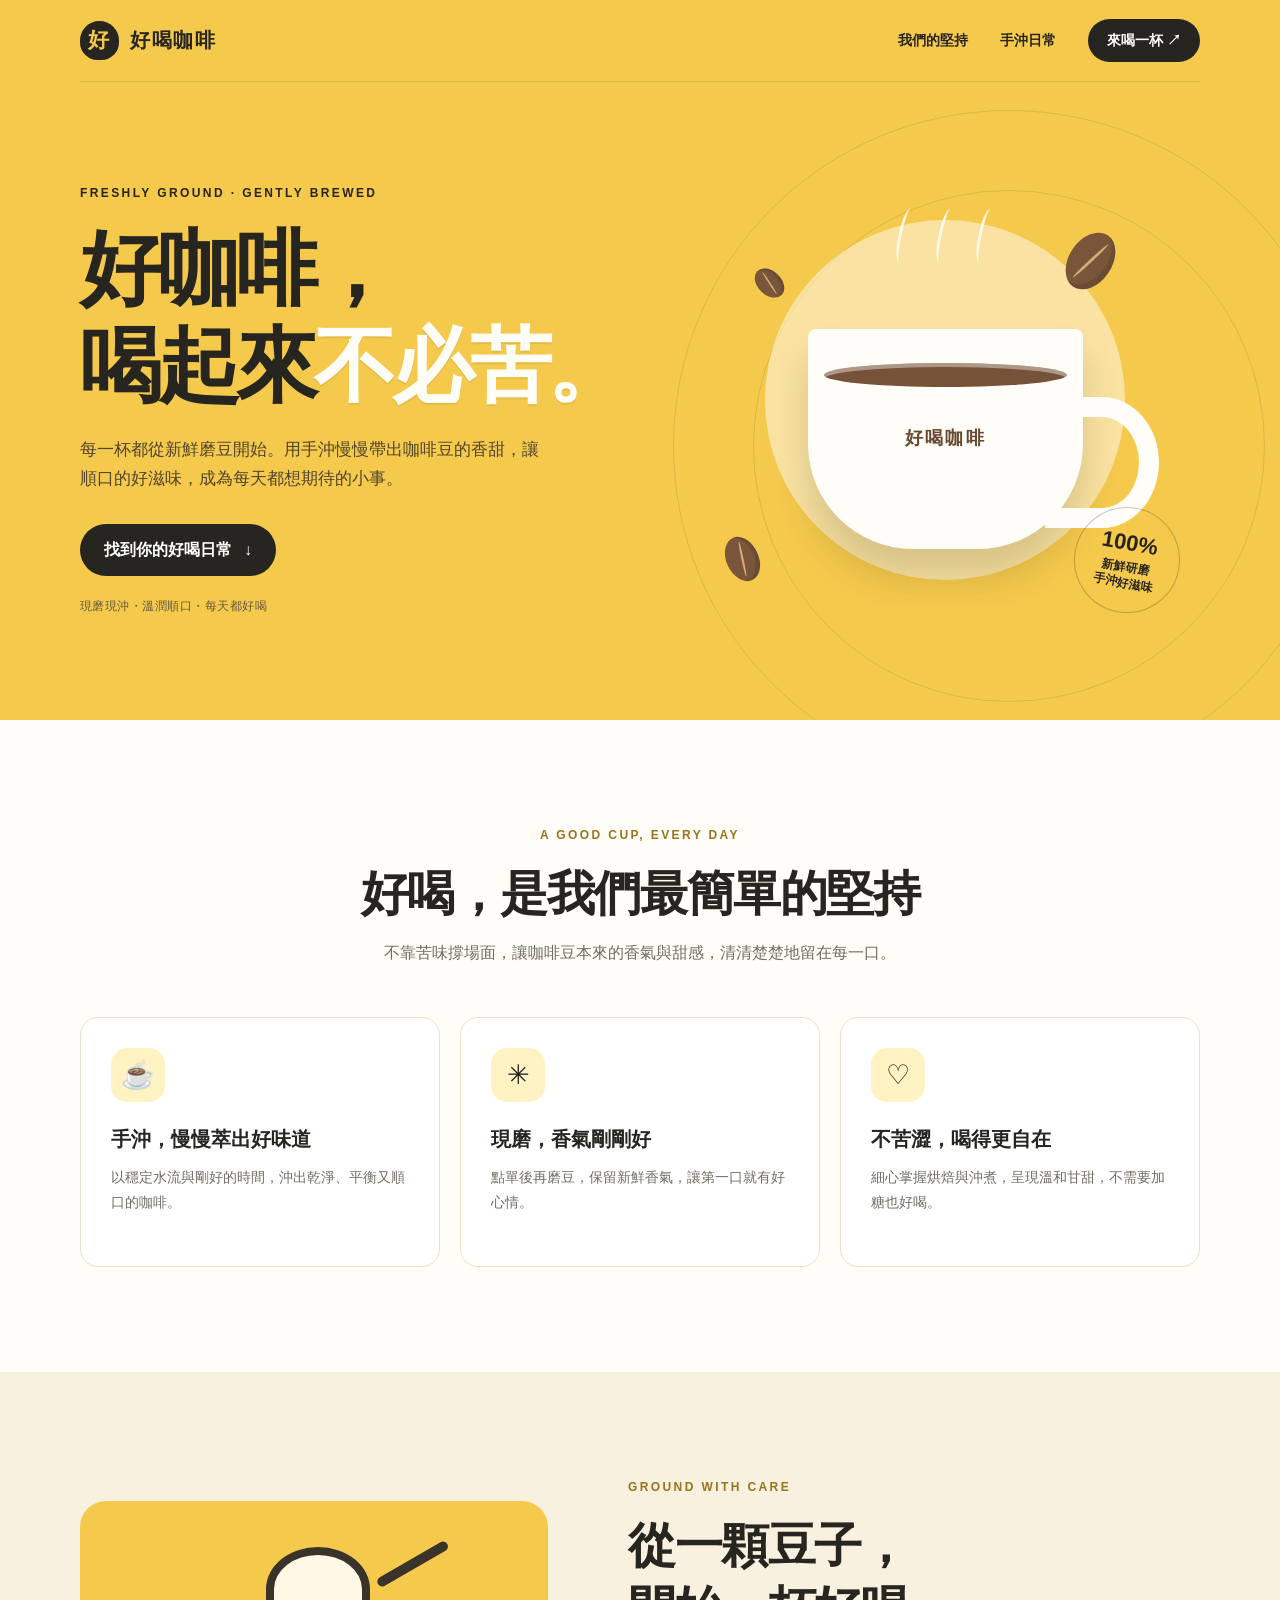
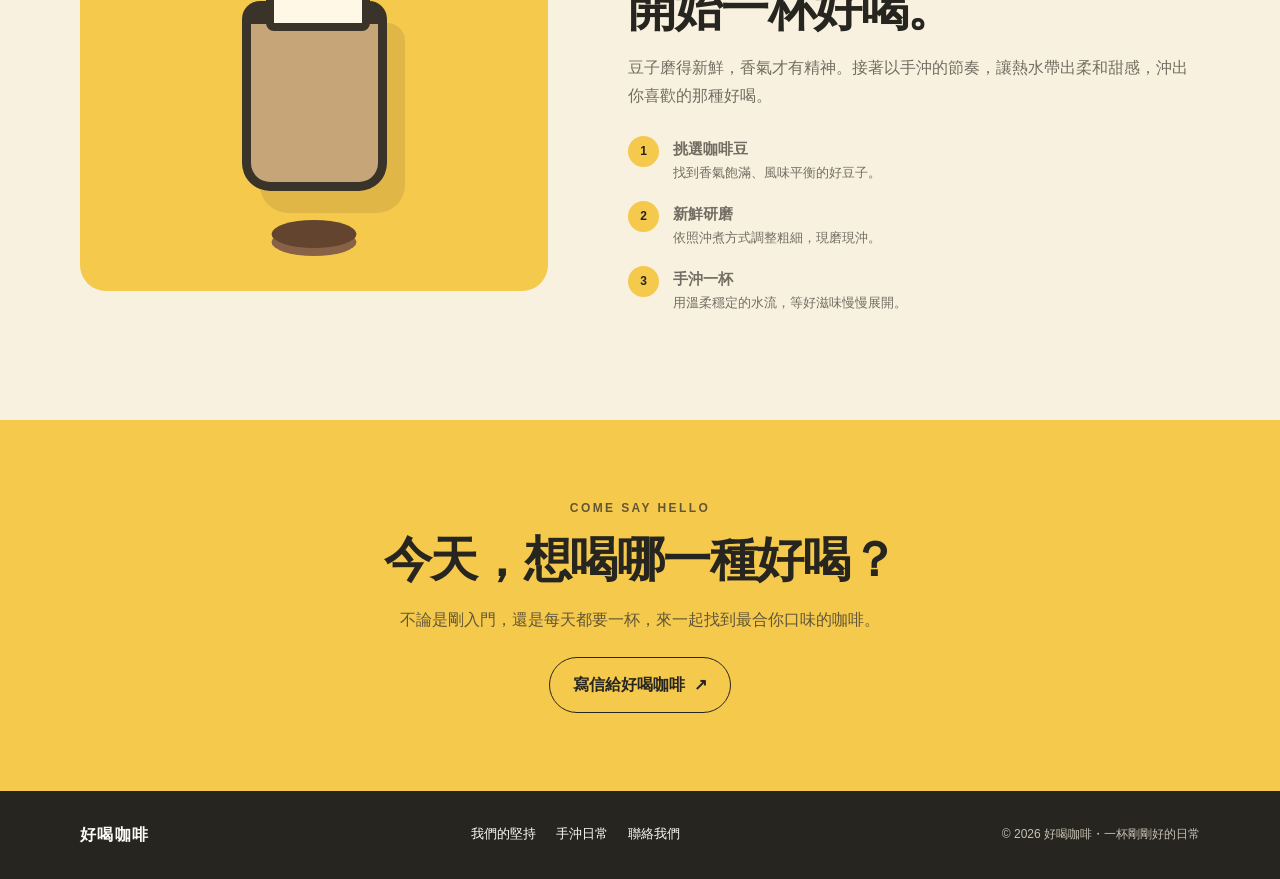
==== commit effc4d05: "Implement code changes to enhance functionality and improve performance" ====
--- a/onepage/index.html
+++ b/onepage/index.html
@@ -1,450 +1,59 @@
 <!doctype html>
 <html lang="zh-Hant">
 <head>
-  <meta charset="UTF-8">
-  <meta name="viewport" content="width=device-width, initial-scale=1.0">
-  <meta name="description" content="藍天咖啡，為手沖咖啡愛好者挑選當季精品咖啡豆，讓每一杯都清澈、明亮、值得細品。">
-  <title>藍天咖啡｜讓風味，慢慢抵達</title>
-  <link rel="preconnect" href="https://fonts.googleapis.com">
-  <link rel="preconnect" href="https://fonts.gstatic.com" crossorigin>
-  <link href="https://fonts.googleapis.com/css2?family=Noto+Sans+TC:wght@400;500;600;700&family=Noto+Serif+TC:wght@600;700;800;900&family=Playfair+Display:wght@600;700&display=swap" rel="stylesheet">
+  <meta charset="utf-8">
+  <meta name="viewport" content="width=device-width, initial-scale=1">
+  <meta name="description" content="好喝咖啡，從新鮮磨豆與細心手沖開始。探索溫潤順口、不苦澀的日常咖啡。">
+  <meta name="theme-color" content="#f5c94c">
+  <title>好喝咖啡｜每一口，都剛剛好。</title>
   <style>
-    :root {
-      --navy: #062742;
-      --blue: #0c5b95;
-      --sky: #75c6e8;
-      --mist: #eaf5f7;
-      --cream: #fbfaf6;
-      --ink: #122534;
-      --muted: #607482;
-      --line: #d7e4e8;
-      --sand: #e5b66b;
-      --shadow: 0 18px 50px rgba(6, 39, 66, .13);
-    }
-
-    * { box-sizing: border-box; }
-    html { scroll-behavior: smooth; }
-    body {
-      margin: 0;
-      color: var(--ink);
-      background: var(--cream);
-      font: 16px/1.7 "Noto Sans TC", sans-serif;
-      -webkit-font-smoothing: antialiased;
-    }
-    a { color: inherit; text-decoration: none; }
-    button, input { font: inherit; }
-    button { cursor: pointer; }
-    .wrap { width: min(1120px, calc(100% - 48px)); margin: 0 auto; }
-    .eyebrow {
-      display: flex;
-      align-items: center;
-      gap: 12px;
-      margin: 0 0 18px;
-      color: var(--blue);
-      font-size: 11px;
-      font-weight: 700;
-      letter-spacing: .18em;
-    }
-    .eyebrow::before { width: 28px; height: 1px; background: currentColor; content: ""; }
-    .section-title {
-      margin: 0;
-      font: 800 clamp(30px, 4vw, 46px)/1.28 "Noto Serif TC", serif;
-      letter-spacing: .045em;
-    }
-    .text-blue { color: var(--blue); }
-    .button, .outline-link {
-      display: inline-flex;
-      min-height: 50px;
-      align-items: center;
-      justify-content: center;
-      padding: 10px 23px;
-      border: 1px solid transparent;
-      border-radius: 2px;
-      font-size: 14px;
-      font-weight: 700;
-      letter-spacing: .04em;
-      transition: transform .25s ease, background-color .25s ease, color .25s ease, border-color .25s ease;
-    }
-    .button:hover, .outline-link:hover { transform: translateY(-2px); }
-    .button--sand { color: var(--navy); background: var(--sand); }
-    .button--sand:hover { background: #f1cb8b; }
-    .button--dark { color: var(--navy); background: #fff; }
-    .outline-link { border-color: rgba(255,255,255,.72); color: #fff; }
-    .outline-link:hover { color: var(--navy); background: #fff; }
-    :focus-visible { outline: 3px solid var(--sky); outline-offset: 4px; }
-
-    /* Header & hero */
-    .site-header { position: absolute; z-index: 20; top: 0; left: 0; width: 100%; border-bottom: 1px solid rgba(255,255,255,.28); }
-    .nav { min-height: 78px; display: flex; align-items: center; justify-content: space-between; gap: 20px; }
-    .brand { display: inline-flex; align-items: center; gap: 11px; color: #fff; }
-    .brand-mark { width: 29px; height: 29px; display: grid; place-items: center; border: 1px solid var(--sky); border-radius: 50%; color: var(--sky); font: 700 16px/1 "Playfair Display", serif; }
-    .brand-copy { display: grid; line-height: 1.05; }
-    .brand-copy strong { font-size: 13px; letter-spacing: .08em; }
-    .brand-copy small { margin-top: 4px; font-size: 8px; letter-spacing: .18em; opacity: .7; }
-    .nav-links { display: flex; align-items: center; gap: clamp(16px, 2.4vw, 31px); }
-    .nav-links a { position: relative; color: #fff; font-size: 13px; font-weight: 500; white-space: nowrap; }
-    .nav-links a:not(.nav-cta)::after { position: absolute; right: 0; bottom: -5px; left: auto; width: 0; height: 1px; background: var(--sky); content: ""; transition: width .25s ease; }
-    .nav-links a:not(.nav-cta):hover::after { right: auto; left: 0; width: 100%; }
-    .nav-links .nav-cta { padding: 8px 13px; border: 1px solid rgba(255,255,255,.72); }
-    .nav-links .nav-cta:hover { color: var(--navy); background: #fff; }
-    .menu-toggle { display: none; width: 42px; height: 42px; border: 1px solid rgba(255,255,255,.7); color: #fff; background: transparent; font-size: 23px; line-height: 1; }
-
-    .hero { position: relative; min-height: 704px; overflow: hidden; color: #fff; background: var(--navy); isolation: isolate; }
-    .hero::before { position: absolute; z-index: -2; top: -320px; right: -210px; width: 810px; height: 810px; border-radius: 50%; background: radial-gradient(circle, rgba(117,198,232,.38), rgba(12,91,149,.18) 38%, transparent 69%); content: ""; }
-    .hero::after { position: absolute; z-index: -1; right: 12%; bottom: -430px; width: 780px; height: 780px; border: 1px solid rgba(117,198,232,.18); border-radius: 50%; box-shadow: 0 0 0 65px rgba(117,198,232,.035), 0 0 0 154px rgba(117,198,232,.025); content: ""; }
-    .hero-grid { min-height: 704px; display: grid; grid-template-columns: 1.02fr .98fr; gap: 45px; align-items: center; padding: 122px 0 72px; }
-    .hero-copy { position: relative; z-index: 2; }
-    .hero .eyebrow { color: var(--sky); }
-    .hero h1 { max-width: 650px; margin: 0 0 23px; font: 800 clamp(42px, 5.5vw, 68px)/1.22 "Noto Serif TC", serif; letter-spacing: .05em; }
-    .hero h1 span { color: var(--sky); }
-    .hero-lede { max-width: 500px; margin: 0; color: rgba(255,255,255,.79); font-size: 16px; }
-    .hero-actions { display: flex; flex-wrap: wrap; gap: 12px; margin-top: 31px; }
-    .hero-note { margin: 31px 0 0; color: rgba(255,255,255,.55); font: 600 11px/1.5 "Playfair Display", serif; letter-spacing: .16em; }
-    .scroll-cue { position: absolute; bottom: 35px; left: 0; display: flex; align-items: center; gap: 10px; color: rgba(255,255,255,.63); font-size: 10px; font-weight: 600; letter-spacing: .18em; }
-    .scroll-cue::before { width: 38px; height: 1px; background: var(--sky); content: ""; }
-
-    .hero-art { position: relative; align-self: stretch; min-height: 470px; overflow: hidden; }
-    .hero-art .sun { position: absolute; top: 52px; right: 54px; width: clamp(138px, 18vw, 200px); aspect-ratio: 1; border-radius: 50%; background: #b9e8f5; box-shadow: 0 0 0 27px rgba(117,198,232,.09), 0 0 0 59px rgba(117,198,232,.045); }
-    .mountain { position: absolute; right: -11%; bottom: 6px; width: 116%; height: 260px; transform: skewY(-9deg); transform-origin: right bottom; background: linear-gradient(146deg, transparent 0 27%, rgba(61,145,184,.36) 27.3% 48%, rgba(17,97,143,.77) 48.3%); clip-path: polygon(0 62%, 28% 20%, 44% 57%, 68% 4%, 100% 57%, 100% 100%, 0 100%); }
-    .mountain--back { right: 13%; bottom: 98px; width: 108%; height: 220px; opacity: .46; transform: skewY(-4deg); background: #2a81ae; clip-path: polygon(0 84%, 31% 30%, 45% 62%, 66% 9%, 100% 66%, 100% 100%, 0 100%); }
-    .horizon { position: absolute; right: -4%; bottom: 0; width: 116%; height: 112px; background: linear-gradient(90deg, rgba(7,45,75,.5), #0d5684); transform: skewY(-4deg); }
-    .coffee-vessel { position: absolute; z-index: 4; right: 18%; bottom: 36px; width: 192px; height: 274px; filter: drop-shadow(18px 22px 14px rgba(0,0,0,.22)); }
-    .vessel-neck { position: absolute; top: 0; left: 62px; width: 68px; height: 42px; border: 7px solid #b3e2ef; border-bottom: 0; border-radius: 50% 50% 0 0; background: rgba(6,39,66,.62); }
-    .vessel-body { position: absolute; top: 33px; left: 18px; width: 150px; height: 212px; border: 7px solid #b3e2ef; border-radius: 31% 31% 42% 42% / 12% 12% 37% 37%; background: linear-gradient(90deg, rgba(30,112,151,.9), rgba(5,35,60,.9) 45%, rgba(83,167,198,.8)); overflow: hidden; }
-    .vessel-body::before { position: absolute; top: 15px; left: 0; width: 100%; height: 5px; background: rgba(197,237,244,.8); box-shadow: 0 48px rgba(197,237,244,.25), 0 95px rgba(197,237,244,.18), 0 145px rgba(197,237,244,.13); content: ""; }
-    .vessel-body::after { position: absolute; top: 5px; left: 48%; width: 24px; height: 200px; border-radius: 50%; background: rgba(218,247,251,.17); content: ""; }
-    .vessel-handle { position: absolute; right: 0; bottom: 49px; width: 62px; height: 98px; border: 10px solid #a9dce9; border-left: 0; border-radius: 0 53px 53px 0; }
-    .art-label { position: absolute; z-index: 5; right: 0; bottom: 64px; display: grid; gap: 3px; color: rgba(255,255,255,.73); font-size: 11px; letter-spacing: .1em; text-align: right; }
-    .art-label strong { color: var(--sky); font: 700 22px/1 "Playfair Display", serif; }
-
-    /* Story */
-    .story { padding: 118px 0; background: #fff; }
-    .story-grid { display: grid; grid-template-columns: .9fr 1.1fr; gap: clamp(45px, 8vw, 105px); align-items: center; }
-    .story-visual { position: relative; min-height: 416px; }
-    .seal { position: absolute; top: 0; left: 0; width: 310px; height: 310px; display: grid; place-items: center; border: 1px solid #a8d2df; border-radius: 50%; color: var(--blue); background: radial-gradient(circle at 35% 30%, #fff 0, #eaf6f8 68%, #d9edf1 100%); }
-    .seal::before, .seal::after { position: absolute; border: 1px solid rgba(12,91,149,.25); border-radius: 50%; content: ""; }
-    .seal::before { inset: 17px; }
-    .seal::after { inset: 44px; border-style: dashed; }
-    .seal-inner { position: relative; z-index: 1; display: grid; gap: 7px; text-align: center; }
-    .seal-inner b { font: 700 42px/1 "Playfair Display", serif; }
-    .seal-inner span { font-size: 13px; font-weight: 700; letter-spacing: .1em; }
-    .seal-inner small { font: 600 9px/1.5 "Playfair Display", serif; letter-spacing: .15em; }
-    .blue-note { position: absolute; right: 0; bottom: 0; width: 235px; padding: 27px 28px; color: #fff; background: var(--navy); box-shadow: var(--shadow); }
-    .blue-note .eyebrow { margin-bottom: 9px; color: var(--sky); font-size: 9px; }
-    .blue-note p { margin: 0; font: 700 20px/1.55 "Noto Serif TC", serif; letter-spacing: .05em; }
-    .story-copy p { margin: 19px 0 0; color: var(--muted); }
-    .inline-link { display: inline-flex; align-items: center; gap: 8px; margin-top: 24px; padding-bottom: 5px; border-bottom: 1px solid var(--blue); color: var(--blue); font-weight: 700; }
-    .inline-link:hover { color: var(--navy); }
-
-    /* Coffee collection */
-    .coffee { padding: 111px 0 120px; background: var(--mist); }
-    .section-heading { display: flex; align-items: end; justify-content: space-between; gap: 40px; margin-bottom: 39px; }
-    .section-heading p { max-width: 370px; margin: 0; color: var(--muted); }
-    .coffee-grid { display: grid; grid-template-columns: repeat(3, 1fr); gap: 19px; }
-    .coffee-card { position: relative; min-height: 384px; display: flex; flex-direction: column; overflow: hidden; padding: 30px; color: #fff; background: var(--navy); box-shadow: var(--shadow); }
-    .coffee-card:nth-child(2) { background: #106396; }
-    .coffee-card:nth-child(3) { background: #164c68; }
-    .coffee-card::after { position: absolute; right: -90px; bottom: -90px; width: 260px; height: 260px; border: 1px solid rgba(255,255,255,.24); border-radius: 50%; box-shadow: 0 0 0 27px rgba(255,255,255,.045), 0 0 0 65px rgba(255,255,255,.025); content: ""; }
-    .card-top, .coffee-card h3, .flavour, .card-footer { position: relative; z-index: 1; }
-    .card-top { color: var(--sky); font: 700 12px/1.3 "Playfair Display", serif; letter-spacing: .12em; }
-    .origin { margin: 25px 0 8px; color: rgba(255,255,255,.69); font-size: 10px; font-weight: 700; letter-spacing: .15em; }
-    .coffee-card h3 { margin: 0; font: 700 26px/1.38 "Noto Serif TC", serif; letter-spacing: .04em; }
-    .flavour { margin: 15px 0 0; color: rgba(255,255,255,.73); font-size: 14px; }
-    .card-footer { display: flex; align-items: end; justify-content: space-between; gap: 14px; margin-top: auto; }
-    .price { font: 700 15px/1.3 "Playfair Display", serif; letter-spacing: .04em; }
-    .save-coffee { padding: 0 0 5px; border: 0; border-bottom: 1px solid rgba(255,255,255,.72); color: #fff; background: transparent; font-size: 13px; font-weight: 700; white-space: nowrap; transition: color .2s, border-color .2s; }
-    .save-coffee:hover { border-color: var(--sand); color: var(--sand); }
-
-    /* Brew */
-    .brew { padding: 118px 0; background: #fff; }
-    .brew-grid { display: grid; grid-template-columns: .93fr 1.07fr; gap: clamp(42px, 8vw, 90px); align-items: center; }
-    .brew-art { position: relative; height: 414px; overflow: hidden; background: linear-gradient(136deg, #e3f4f7 0 48%, #f8fcfc 48% 100%); }
-    .brew-art::before { position: absolute; top: 37px; left: 35px; width: 68px; height: 41px; border-top: 1px solid #6cb4ce; border-bottom: 1px solid #6cb4ce; content: ""; }
-    .brew-art::after { position: absolute; top: 57px; left: 35px; width: 43px; border-top: 1px solid #6cb4ce; content: ""; }
-    .water-rings { position: absolute; top: 67px; left: 50%; width: 245px; height: 245px; border: 1px solid rgba(12,91,149,.27); border-radius: 50%; transform: translateX(-50%); box-shadow: 0 0 0 30px rgba(117,198,232,.12), 0 0 0 74px rgba(117,198,232,.065); }
-    .water-rings::before { position: absolute; top: 18px; left: 50%; width: 1px; height: 58px; background: #6bb8d1; content: ""; transform: translateX(-50%); }
-    .dripper { position: absolute; z-index: 2; top: 134px; left: 50%; width: 147px; height: 151px; border: 7px solid var(--blue); border-top: 0; background: linear-gradient(130deg, rgba(255,255,255,.85), rgba(117,198,232,.25)); clip-path: polygon(0 0, 100% 0, 74% 100%, 26% 100%); transform: translateX(-50%); }
-    .dripper::after { position: absolute; right: 32px; bottom: 19px; left: 32px; height: 33px; border-top: 2px solid rgba(12,91,149,.55); border-bottom: 2px solid rgba(12,91,149,.35); content: ""; }
-    .carafe { position: absolute; z-index: 1; bottom: 56px; left: 50%; width: 139px; height: 106px; border: 6px solid var(--blue); border-radius: 16px 16px 45% 45%; background: rgba(117,198,232,.23); transform: translateX(-50%); }
-    .carafe::before { position: absolute; top: -28px; left: 29px; width: 70px; height: 28px; border: 6px solid var(--blue); border-bottom: 0; border-radius: 50% 50% 0 0; content: ""; }
-    .brew-caption { position: absolute; right: 24px; bottom: 19px; color: var(--blue); text-align: right; }
-    .brew-caption span { display: block; font: 700 11px/1.5 "Playfair Display", serif; letter-spacing: .12em; }
-    .brew-caption strong { font: 700 24px/1.1 "Playfair Display", serif; }
-    .brew-copy > p { margin: 18px 0 25px; color: var(--muted); }
-    .brew-steps { border-top: 1px solid var(--line); }
-    .brew-step { display: grid; grid-template-columns: 52px 1fr; gap: 15px; padding: 18px 0; border-bottom: 1px solid var(--line); }
-    .step-number { color: var(--blue); font: 700 24px/1 "Playfair Display", serif; }
-    .brew-step h3 { margin: 0; font: 700 16px/1.5 "Noto Serif TC", serif; }
-    .brew-step p { margin: 4px 0 0; color: var(--muted); font-size: 14px; }
-
-    /* Subscribe and footer */
-    .visit { position: relative; overflow: hidden; padding: 108px 0 113px; color: #fff; text-align: center; background: var(--navy); }
-    .visit::before, .visit::after { position: absolute; width: 390px; height: 390px; border: 1px solid rgba(117,198,232,.17); border-radius: 50%; content: ""; }
-    .visit::before { top: -245px; left: -153px; box-shadow: 0 0 0 45px rgba(117,198,232,.035); }
-    .visit::after { right: -170px; bottom: -260px; box-shadow: 0 0 0 50px rgba(117,198,232,.035); }
-    .visit .wrap { position: relative; z-index: 1; max-width: 715px; }
-    .visit .eyebrow { justify-content: center; color: var(--sky); }
-    .visit h2 { margin: 0; font: 800 clamp(30px, 4vw, 46px)/1.3 "Noto Serif TC", serif; letter-spacing: .045em; }
-    .visit p { max-width: 510px; margin: 19px auto 29px; color: rgba(255,255,255,.72); }
-    .subscribe-form { display: flex; min-height: 58px; border: 1px solid rgba(255,255,255,.62); }
-    .subscribe-form input { min-width: 0; flex: 1; padding: 0 18px; border: 0; color: #fff; outline: none; background: transparent; }
-    .subscribe-form input::placeholder { color: rgba(255,255,255,.56); }
-    .subscribe-form button { padding: 0 23px; border: 0; color: var(--navy); background: var(--sand); font-size: 14px; font-weight: 700; white-space: nowrap; transition: background .2s; }
-    .subscribe-form button:hover { background: #f1cb8b; }
-    .site-footer { padding: 66px 0 23px; color: rgba(255,255,255,.68); background: #031c31; }
-    .footer-grid { display: grid; grid-template-columns: 1.45fr .8fr 1fr; gap: 55px; padding-bottom: 48px; }
-    .footer-brand .brand { margin-bottom: 16px; }
-    .footer-brand p { max-width: 330px; margin: 0; font-size: 14px; }
-    .footer-title { margin: 0 0 14px; color: var(--sky); font-size: 11px; font-weight: 700; letter-spacing: .18em; }
-    .footer-links { display: grid; gap: 8px; font-size: 14px; }
-    .footer-links a:hover { color: var(--sky); }
-    .footer-links address { font-style: normal; }
-    .footer-bottom { display: flex; justify-content: space-between; gap: 20px; padding-top: 20px; border-top: 1px solid rgba(255,255,255,.17); color: rgba(255,255,255,.44); font: 600 10px/1.5 "Playfair Display", serif; letter-spacing: .1em; }
-
-    .toast { position: fixed; z-index: 50; right: 22px; bottom: 22px; max-width: min(370px, calc(100vw - 44px)); padding: 14px 18px; border-left: 3px solid var(--sand); color: #fff; background: var(--navy); box-shadow: var(--shadow); font-size: 14px; opacity: 0; pointer-events: none; transform: translateY(12px); transition: opacity .25s ease, transform .25s ease; }
-    .toast.show { opacity: 1; transform: translateY(0); }
-    .reveal { opacity: 0; transform: translateY(18px); transition: opacity .65s ease, transform .65s ease; }
-    .reveal.visible { opacity: 1; transform: translateY(0); }
-
-    @media (max-width: 820px) {
-      .menu-toggle { display: grid; place-items: center; }
-      .nav { position: relative; }
-      .nav-links { position: absolute; top: 78px; right: -24px; left: -24px; max-height: 0; display: grid; gap: 0; overflow: hidden; background: #05233c; transition: max-height .35s ease; }
-      .nav-links.open { max-height: 300px; border-top: 1px solid rgba(255,255,255,.16); }
-      .nav-links a { display: block; padding: 13px 24px; }
-      .nav-links .nav-cta { margin: 5px 24px 15px; padding: 10px 13px; text-align: center; }
-      .hero { min-height: 710px; }
-      .hero-grid { min-height: 710px; grid-template-columns: 1fr; gap: 0; padding: 118px 0 43px; }
-      .hero-art { min-height: 276px; margin-top: -9px; }
-      .hero-art .sun { top: 19px; right: 20%; width: 130px; }
-      .mountain { height: 180px; }
-      .mountain--back { bottom: 69px; height: 150px; }
-      .coffee-vessel { right: 17%; bottom: -12px; transform: scale(.72); transform-origin: bottom right; }
-      .art-label { display: none; }
-      .scroll-cue { display: none; }
-      .story-grid, .brew-grid { grid-template-columns: 1fr; }
-      .story-visual { max-width: 525px; width: 100%; min-height: 400px; }
-      .coffee-grid { grid-template-columns: repeat(2, 1fr); }
-      .coffee-card:nth-child(3) { grid-column: span 2; }
-      .footer-grid { grid-template-columns: 1fr 1fr; }
-      .footer-brand { grid-column: 1 / -1; }
-    }
-    @media (max-width: 560px) {
-      .wrap { width: calc(100% - 34px); }
-      .nav-links { right: -17px; left: -17px; }
-      .hero { min-height: 680px; }
-      .hero-grid { min-height: 680px; padding-top: 106px; }
-      .hero h1 { font-size: 40px; }
-      .hero-lede { font-size: 14px; }
-      .hero-actions { gap: 9px; margin-top: 24px; }
-      .hero-actions .button, .hero-actions .outline-link { min-height: 46px; padding: 8px 15px; font-size: 13px; }
-      .hero-note { margin-top: 21px; }
-      .hero-art { min-height: 219px; }
-      .hero-art .sun { width: 92px; }
-      .coffee-vessel { right: 5%; bottom: -48px; transform: scale(.57); }
-      .story, .coffee, .brew { padding: 76px 0; }
-      .seal { width: 245px; height: 245px; }
-      .seal-inner b { font-size: 35px; }
-      .story-visual { min-height: 347px; }
-      .blue-note { width: 185px; padding: 20px; }
-      .blue-note p { font-size: 16px; }
-      .section-heading { display: block; margin-bottom: 28px; }
-      .section-heading p { margin-top: 14px; font-size: 14px; }
-      .coffee-grid { grid-template-columns: 1fr; }
-      .coffee-card, .coffee-card:nth-child(3) { min-height: 330px; grid-column: auto; }
-      .coffee-card { padding: 25px; }
-      .brew-art { height: 310px; }
-      .water-rings { top: 45px; width: 178px; height: 178px; box-shadow: 0 0 0 23px rgba(117,198,232,.12), 0 0 0 53px rgba(117,198,232,.065); }
-      .dripper { top: 95px; transform: translateX(-50%) scale(.75); }
-      .carafe { bottom: 37px; transform: translateX(-50%) scale(.75); }
-      .visit { padding: 76px 0; }
-      .subscribe-form { display: grid; gap: 0; border: 0; }
-      .subscribe-form input { min-height: 54px; border: 1px solid rgba(255,255,255,.62); }
-      .subscribe-form button { min-height: 54px; margin-top: 10px; }
-      .footer-grid { grid-template-columns: 1fr; gap: 33px; }
-      .footer-brand { grid-column: auto; }
-      .footer-bottom { display: grid; gap: 8px; }
-    }
-    @media (prefers-reduced-motion: reduce) {
-      html { scroll-behavior: auto; }
-      *, *::before, *::after { transition-duration: .01ms !important; animation-duration: .01ms !important; animation-iteration-count: 1 !important; }
-      .reveal { opacity: 1; transform: none; }
-    }
+    :root{color-scheme:light;--yellow:#f5c94c;--yellow-light:#fff3c4;--ink:#27251f;--muted:#716d62;--cream:#fffdf7;--brown:#684a32;--line:#e9e1cd;--shadow:0 18px 50px rgba(74,56,22,.12)}
+    *{box-sizing:border-box}html{scroll-behavior:smooth}body{margin:0;color:var(--ink);background:var(--cream);font:16px/1.75 "Noto Sans TC","Microsoft JhengHei",sans-serif}a{color:inherit;text-decoration:none}button{font:inherit;cursor:pointer}.wrap{width:min(1120px,calc(100% - 48px));margin-inline:auto}
+    :focus-visible{outline:3px solid #6c4b23;outline-offset:4px}.skip-link{position:fixed;z-index:20;top:10px;left:10px;padding:10px 16px;transform:translateY(-150%);background:#fff}.skip-link:focus{transform:translateY(0)}
+    .header{position:absolute;z-index:5;inset:0 0 auto}.nav{min-height:82px;display:flex;align-items:center;justify-content:space-between;border-bottom:1px solid rgba(39,37,31,.12)}.brand{display:flex;align-items:center;gap:11px;font-size:20px;font-weight:900;letter-spacing:.08em}.brand-mark{display:grid;width:39px;height:39px;place-items:center;border-radius:50% 50% 45% 45%;background:var(--ink);color:var(--yellow);font-size:21px}.nav-links{display:flex;align-items:center;gap:32px;font-size:14px;font-weight:700}.nav-links a:not(.nav-cta):hover{color:var(--brown)}.nav-cta{padding:9px 19px;border-radius:99px;background:var(--ink);color:#fff;transition:background .2s,transform .2s}.nav-cta:hover{background:var(--brown);transform:translateY(-2px)}.menu-toggle{display:none;border:0;background:transparent;font-size:25px}
+    .hero{position:relative;min-height:720px;display:grid;align-items:center;overflow:hidden;background:var(--yellow)}.hero:before,.hero:after{position:absolute;border:1px solid rgba(39,37,31,.12);border-radius:50%;pointer-events:none;content:""}.hero:before{top:110px;right:-65px;width:670px;height:670px}.hero:after{top:190px;right:15px;width:510px;height:510px}.hero-grid{position:relative;z-index:1;display:grid;grid-template-columns:1fr .9fr;gap:45px;align-items:center;padding-top:80px}.eyebrow{margin:0 0 17px;font-size:12px;font-weight:900;letter-spacing:.2em}h1,h2,p{margin-top:0}h1{max-width:620px;margin-bottom:20px;font-size:clamp(46px,7vw,82px);line-height:1.18;letter-spacing:-.05em}h1 span{color:var(--cream);text-shadow:0 2px 0 rgba(39,37,31,.08)}.hero-copy{max-width:470px;margin-bottom:30px;color:#51452d;font-size:17px}.button{display:inline-flex;min-height:52px;align-items:center;justify-content:center;gap:12px;padding:12px 24px;border:0;border-radius:99px;background:var(--ink);color:#fff;font-weight:800;transition:transform .2s,box-shadow .2s}.button:hover{transform:translateY(-3px);box-shadow:0 10px 25px rgba(39,37,31,.2)}.hero-note{margin:20px 0 0;color:#675a3e;font-size:12px;letter-spacing:.04em}
+    .coffee-art{position:relative;display:grid;min-height:480px;place-items:center}.sun{position:absolute;width:360px;aspect-ratio:1;border-radius:50%;background:rgba(255,253,247,.5)}.cup{position:relative;z-index:1;width:275px;height:220px;margin-top:78px;border-radius:8px 8px 105px 105px;background:var(--cream);box-shadow:0 28px 35px rgba(74,56,22,.19)}.cup:before{position:absolute;top:34px;right:16px;left:16px;height:24px;border-radius:50%;background:#765238;box-shadow:inset 0 4px 0 rgba(255,255,255,.4);content:""}.cup:after{position:absolute;top:68px;right:-76px;width:94px;height:91px;border:20px solid var(--cream);border-left:0;border-radius:0 60% 60% 0;content:""}.cup-logo{position:absolute;top:94px;left:0;width:100%;color:var(--brown);font-size:18px;font-weight:900;letter-spacing:.12em;text-align:center}.bean{position:absolute;z-index:2;display:grid;width:43px;height:62px;place-items:center;transform:rotate(34deg);border-radius:50%;background:#79553a;box-shadow:inset -6px -2px 0 rgba(0,0,0,.12)}.bean:after{width:3px;height:48px;transform:rotate(13deg);border-radius:50%;background:#d4aa76;content:""}.bean.one{top:70px;right:88px}.bean.two{bottom:50px;left:30px;transform:rotate(-25deg) scale(.75)}.bean.three{top:92px;left:57px;transform:rotate(-46deg) scale(.55)}.steam{position:absolute;top:48px;left:50%;display:flex;gap:27px;transform:translateX(-50%)}.steam i{width:13px;height:55px;transform:rotate(12deg);border-left:3px solid rgba(255,253,247,.85);border-radius:50%;animation:drift 2.4s ease-in-out infinite alternate}.steam i:nth-child(2){animation-delay:.5s}.steam i:nth-child(3){animation-delay:.9s}@keyframes drift{to{transform:translateY(-9px) rotate(-12deg);opacity:.45}}.badge{position:absolute;z-index:3;right:20px;bottom:27px;display:grid;width:106px;aspect-ratio:1;place-content:center;transform:rotate(10deg);border:1px solid rgba(39,37,31,.25);border-radius:50%;font-size:12px;font-weight:900;line-height:1.4;text-align:center}.badge strong{font-size:22px}
+    .section{padding:105px 0}.section-head{max-width:640px;margin:0 auto 50px;text-align:center}.section-head .eyebrow,.feature-copy .eyebrow{color:#9a741c}h2{margin-bottom:14px;font-size:clamp(32px,4.5vw,48px);line-height:1.3;letter-spacing:-.03em}.section-head p:last-child{margin-bottom:0;color:var(--muted)}.promise-grid{display:grid;grid-template-columns:repeat(3,1fr);gap:20px}.promise{min-height:250px;padding:30px;border:1px solid var(--line);border-radius:18px;background:#fff}.promise-icon{display:grid;width:54px;height:54px;margin-bottom:20px;place-items:center;border-radius:16px;background:var(--yellow-light);font-size:27px}.promise h3{margin:0 0 8px;font-size:20px}.promise p{margin:0;color:var(--muted);font-size:14px}
+    .feature{overflow:hidden;background:#f8f1df}.feature-grid{display:grid;grid-template-columns:.9fr 1.1fr;gap:80px;align-items:center}.grinder-scene{position:relative;display:grid;min-height:390px;place-items:center;border-radius:26px;background:var(--yellow)}.grinder{position:relative;width:145px;height:190px;border:9px solid #3a332a;border-top-width:23px;border-radius:18px 18px 28px 28px;background:#c6a578;box-shadow:18px 22px 0 rgba(76,54,29,.12)}.grinder:before{position:absolute;top:-77px;left:15px;width:88px;height:68px;border:8px solid #3a332a;border-radius:50% 50% 8px 8px;background:#fff8e6;content:""}.grinder:after{position:absolute;top:-45px;right:-80px;width:80px;height:10px;transform:rotate(-30deg);transform-origin:left;border-radius:10px;background:#3a332a;content:""}.ground-coffee{position:absolute;bottom:43px;left:50%;width:85px;height:28px;transform:translateX(-50%);border-radius:50%;background:#62442f;box-shadow:0 8px 0 #886246}.feature-copy p{color:var(--muted)}.steps{display:grid;gap:16px;margin:26px 0 0;padding:0;list-style:none}.steps li{display:flex;gap:14px;align-items:flex-start}.step-no{flex:0 0 31px;display:grid;width:31px;height:31px;place-items:center;border-radius:50%;background:var(--yellow);font-size:12px;font-weight:900}.steps b{display:block;font-size:15px}.steps span:last-child{color:var(--muted);font-size:13px}
+    .visit{padding:78px 0;background:var(--yellow);text-align:center}.visit .eyebrow{margin-bottom:10px}.visit p{margin-bottom:23px;color:#625637}.contact-link{display:inline-flex;gap:9px;align-items:center;padding:13px 23px;border:1px solid var(--ink);border-radius:99px;font-weight:800}.contact-link:hover{background:var(--ink);color:#fff}footer{padding:30px 0;background:var(--ink);color:var(--cream)}.footer-row{display:flex;justify-content:space-between;align-items:center;gap:20px}.footer-row p{margin:0;color:#c8c2b5;font-size:12px}.footer-brand{font-weight:900;letter-spacing:.08em}.footer-links{display:flex;gap:20px;font-size:13px}.footer-links a:hover{color:var(--yellow)}
+    .reveal{opacity:0;transform:translateY(18px);transition:opacity .7s ease,transform .7s ease}.reveal.visible{opacity:1;transform:none}@media(prefers-reduced-motion:reduce){html{scroll-behavior:auto}*,*::before,*::after{animation-duration:.01ms!important;transition-duration:.01ms!important;animation-iteration-count:1!important}.reveal{opacity:1;transform:none}}
+    @media(max-width:760px){.wrap{width:min(calc(100% - 36px),560px)}.nav{min-height:70px}.menu-toggle{display:block}.nav-links{position:absolute;top:70px;right:18px;left:18px;display:none;align-items:stretch;gap:0;padding:10px 18px;border:1px solid var(--line);border-radius:16px;background:var(--cream);box-shadow:var(--shadow)}.nav-links.open{display:flex;flex-direction:column}.nav-links a{padding:12px 4px}.nav-cta{margin:5px 0 8px;text-align:center}.hero{min-height:0;padding-bottom:20px}.hero-grid{grid-template-columns:1fr;gap:0;padding-top:130px}.hero-copy{font-size:15px}.coffee-art{min-height:390px;margin:-8px 0;transform:scale(.86)}.hero:before{top:440px;right:-210px}.hero:after{top:480px;right:-140px}.section{padding:76px 0}.promise-grid{grid-template-columns:1fr;gap:13px}.promise{min-height:0;padding:24px}.promise-icon{margin-bottom:13px}.feature-grid{grid-template-columns:1fr;gap:42px}.grinder-scene{min-height:300px}.footer-row{flex-direction:column;align-items:flex-start}}
   </style>
 </head>
 <body>
-  <header class="site-header" id="top">
-    <nav class="nav wrap" aria-label="主要導覽">
-      <a class="brand" href="#top" aria-label="回到藍天咖啡首頁">
-        <span class="brand-mark" aria-hidden="true">B</span>
-        <span class="brand-copy"><strong>藍天咖啡</strong><small>BLUE SKY COFFEE</small></span>
-      </a>
-      <button class="menu-toggle" type="button" aria-controls="navLinks" aria-expanded="false" aria-label="開啟導覽選單">☰</button>
-      <div class="nav-links" id="navLinks">
-        <a href="#story">我們的故事</a>
-        <a href="#coffee">本季選豆</a>
-        <a href="#brew">沖煮日常</a>
-        <a class="nav-cta" href="#visit">訂閱風味通信</a>
-      </div>
-    </nav>
-  </header>
-
-  <main>
-    <section class="hero" aria-labelledby="heroTitle">
-      <div class="wrap hero-grid">
-        <div class="hero-copy">
-          <p class="eyebrow">HAND BREWED · SLOWLY ROASTED</p>
-          <h1 id="heroTitle">讓風味，在<span>藍天</span>下慢慢抵達。</h1>
-          <p class="hero-lede">藍天咖啡為喜歡手沖的您，挑選值得細品的單一產區咖啡豆。從第一縷花香，到最後一口回甘，每一杯都有屬於自己的晴朗天氣。</p>
-          <div class="hero-actions">
-            <a class="button button--sand" href="#coffee">探索本季咖啡豆 →</a>
-            <a class="outline-link" href="#story">認識藍天</a>
-          </div>
-          <p class="hero-note">TAIPEI · TAIWAN · EST. 2025</p>
-          <span class="scroll-cue">SCROLL TO DISCOVER</span>
-        </div>
-        <div class="hero-art" aria-hidden="true">
-          <div class="sun"></div>
-          <div class="mountain mountain--back"></div>
-          <div class="mountain"></div>
-          <div class="horizon"></div>
-          <div class="coffee-vessel"><div class="vessel-neck"></div><div class="vessel-body"></div><div class="vessel-handle"></div></div>
-          <div class="art-label"><strong>92°C</strong><span>理想水溫</span><span>細細喚醒香氣</span></div>
-        </div>
-      </div>
-    </section>
-
-    <section class="story" id="story" aria-labelledby="storyTitle">
-      <div class="wrap story-grid">
-        <div class="story-visual reveal" aria-hidden="true">
-          <div class="seal"><div class="seal-inner"><b>B</b><span>慢一點，更清楚。</span><small>LET THE FLAVOUR SPEAK</small></div></div>
-          <aside class="blue-note"><p class="eyebrow">BLUE SKY NOTE</p><p>一杯好咖啡，從來不是匆忙完成的事。</p></aside>
-        </div>
-        <div class="story-copy reveal">
-          <p class="eyebrow">OUR PHILOSOPHY</p>
-          <h2 class="section-title" id="storyTitle">在一杯之間，看見產地的<span class="text-blue">晴朗</span>。</h2>
-          <p>我們相信，精品咖啡的美好不該被複雜掩蓋。以小批次烘焙留住豆子的個性，再用穩定、誠實的手沖，讓風土與時間在杯中變得清晰。</p>
-          <p>給懂得放慢腳步的人，也給每一個想重新認識咖啡的人。</p>
-          <a class="inline-link" href="#brew">看看我們如何沖煮 <span aria-hidden="true">→</span></a>
-        </div>
-      </div>
-    </section>
-
-    <section class="coffee" id="coffee" aria-labelledby="coffeeTitle">
-      <div class="wrap">
-        <div class="section-heading reveal">
-          <div><p class="eyebrow">SEASONAL SELECTION</p><h2 class="section-title" id="coffeeTitle">今天，想喝哪一片<span class="text-blue">藍天</span>？</h2></div>
-          <p>三款當季單品，為不同的晨光、午後與靜夜而選。</p>
-        </div>
-        <div class="coffee-grid">
-          <article class="coffee-card reveal">
-            <div class="card-top">01 / BRIGHT</div><p class="origin">ETHIOPIA · YIRGACHEFFE</p><h3>衣索比亞・耶加雪菲</h3><p class="flavour">白花、佛手柑、蜂蜜</p>
-            <div class="card-footer"><span class="price">NT$ 520 / 200g</span><button class="save-coffee" type="button" data-coffee="衣索比亞・耶加雪菲">加入收藏 ＋</button></div>
-          </article>
-          <article class="coffee-card reveal">
-            <div class="card-top">02 / JUICY</div><p class="origin">KENYA · KIRINYAGA</p><h3>肯亞・祈安布</h3><p class="flavour">黑醋栗、洛神、葡萄柚</p>
-            <div class="card-footer"><span class="price">NT$ 580 / 200g</span><button class="save-coffee" type="button" data-coffee="肯亞・祈安布">加入收藏 ＋</button></div>
-          </article>
-          <article class="coffee-card reveal">
-            <div class="card-top">03 / ROUND</div><p class="origin">COLOMBIA · HUILA</p><h3>哥倫比亞・慧蘭</h3><p class="flavour">黃桃、焦糖、可可尾韻</p>
-            <div class="card-footer"><span class="price">NT$ 460 / 200g</span><button class="save-coffee" type="button" data-coffee="哥倫比亞・慧蘭">加入收藏 ＋</button></div>
-          </article>
-        </div>
-      </div>
-    </section>
-
-    <section class="brew" id="brew" aria-labelledby="brewTitle">
-      <div class="wrap brew-grid">
-        <div class="brew-art reveal" aria-hidden="true"><div class="water-rings"></div><div class="dripper"></div><div class="carafe"></div><div class="brew-caption"><span>V60 / 15G : 240ML</span><strong>2'45''</strong></div></div>
-        <div class="brew-copy reveal">
-          <p class="eyebrow">A QUIET RITUAL</p>
-          <h2 class="section-title" id="brewTitle">把時間交給水，讓咖啡說<span class="text-blue">自己的話</span>。</h2>
-          <p>不需要繁複儀式，只要三個安靜的步驟。每一個參數，都是為了讓你更靠近豆子原本的樣子。</p>
-          <div class="brew-steps">
-            <div class="brew-step"><span class="step-number">01</span><div><h3>研磨，先聞見期待</h3><p>15g 中細研磨，讓香氣從指尖開始展開。</p></div></div>
-            <div class="brew-step"><span class="step-number">02</span><div><h3>悶蒸，等待第一個呼吸</h3><p>以 92°C 熱水浸潤 30 秒，喚醒甜感與層次。</p></div></div>
-            <div class="brew-step"><span class="step-number">03</span><div><h3>注水，保持自己的節奏</h3><p>穩定畫圈，讓 240ml 的清澈在 2 分 45 秒完成。</p></div></div>
-          </div>
-        </div>
-      </div>
-    </section>
-
-    <section class="visit" id="visit" aria-labelledby="visitTitle">
-      <div class="wrap reveal">
-        <p class="eyebrow">THE BLUE SKY LETTER</p>
-        <h2 id="visitTitle">把下一杯好咖啡，寄到你的日常裡。</h2>
-        <p>每月一封風味通信，分享新豆、沖煮靈感與只給會員的小小驚喜。</p>
-        <form class="subscribe-form" id="subscribeForm">
-          <input type="email" aria-label="電子郵件地址" placeholder="your@email.com" required>
-          <button type="submit">訂閱風味通信</button>
-        </form>
-      </div>
-    </section>
+  <a class="skip-link" href="#main">跳至主要內容</a>
+  <header class="header"><nav class="nav wrap" aria-label="主要導覽">
+    <a class="brand" href="#top" aria-label="好喝咖啡首頁"><span class="brand-mark" aria-hidden="true">好</span><span>好喝咖啡</span></a>
+    <button class="menu-toggle" type="button" aria-label="開啟導覽選單" aria-expanded="false" aria-controls="navLinks">☰</button>
+    <div class="nav-links" id="navLinks"><a href="#promise">我們的堅持</a><a href="#craft">手沖日常</a><a href="#visit" class="nav-cta">來喝一杯 <span aria-hidden="true">↗</span></a></div>
+  </nav></header>
+  <main id="main">
+    <section class="hero" id="top" aria-labelledby="heroTitle"><div class="hero-grid wrap"><div>
+      <p class="eyebrow">FRESHLY GROUND · GENTLY BREWED</p><h1 id="heroTitle">好咖啡，<br>喝起來<span>不必苦。</span></h1>
+      <p class="hero-copy">每一杯都從新鮮磨豆開始。用手沖慢慢帶出咖啡豆的香甜，讓順口的好滋味，成為每天都想期待的小事。</p>
+      <a class="button" href="#promise">找到你的好喝日常 <span aria-hidden="true">↓</span></a><p class="hero-note">現磨現沖・溫潤順口・每天都好喝</p>
+    </div><div class="coffee-art" role="img" aria-label="一杯冒著熱氣的手沖咖啡與咖啡豆"><div class="sun"></div><span class="bean one"></span><span class="bean two"></span><span class="bean three"></span><div class="steam" aria-hidden="true"><i></i><i></i><i></i></div><div class="cup"><span class="cup-logo">好喝咖啡</span></div><div class="badge"><strong>100%</strong>新鮮研磨<br>手沖好滋味</div></div></div></section>
+    <section class="section" id="promise" aria-labelledby="promiseTitle"><div class="wrap"><div class="section-head reveal"><p class="eyebrow">A GOOD CUP, EVERY DAY</p><h2 id="promiseTitle">好喝，是我們最簡單的堅持</h2><p>不靠苦味撐場面，讓咖啡豆本來的香氣與甜感，清清楚楚地留在每一口。</p></div><div class="promise-grid">
+      <article class="promise reveal"><div class="promise-icon" aria-hidden="true">☕</div><h3>手沖，慢慢萃出好味道</h3><p>以穩定水流與剛好的時間，沖出乾淨、平衡又順口的咖啡。</p></article>
+      <article class="promise reveal"><div class="promise-icon" aria-hidden="true">✳</div><h3>現磨，香氣剛剛好</h3><p>點單後再磨豆，保留新鮮香氣，讓第一口就有好心情。</p></article>
+      <article class="promise reveal"><div class="promise-icon" aria-hidden="true">♡</div><h3>不苦澀，喝得更自在</h3><p>細心掌握烘焙與沖煮，呈現溫和甘甜，不需要加糖也好喝。</p></article>
+    </div></div></section>
+    <section class="section feature" id="craft" aria-labelledby="craftTitle"><div class="feature-grid wrap">
+      <div class="grinder-scene reveal" role="img" aria-label="咖啡磨豆器與剛磨好的咖啡粉"><div class="grinder"></div><div class="ground-coffee"></div></div>
+      <div class="feature-copy reveal"><p class="eyebrow">GROUND WITH CARE</p><h2 id="craftTitle">從一顆豆子，<br>開始一杯好喝。</h2><p>豆子磨得新鮮，香氣才有精神。接著以手沖的節奏，讓熱水帶出柔和甜感，沖出你喜歡的那種好喝。</p>
+        <ol class="steps"><li><span class="step-no">1</span><span><b>挑選咖啡豆</b><span>找到香氣飽滿、風味平衡的好豆子。</span></span></li><li><span class="step-no">2</span><span><b>新鮮研磨</b><span>依照沖煮方式調整粗細，現磨現沖。</span></span></li><li><span class="step-no">3</span><span><b>手沖一杯</b><span>用溫柔穩定的水流，等好滋味慢慢展開。</span></span></li></ol>
+      </div></div></section>
+    <section class="visit" id="visit" aria-labelledby="visitTitle"><div class="wrap reveal"><p class="eyebrow">COME SAY HELLO</p><h2 id="visitTitle">今天，想喝哪一種好喝？</h2><p>不論是剛入門，還是每天都要一杯，來一起找到最合你口味的咖啡。</p><a class="contact-link" href="mailto:hello@haohcoffee.tw?subject=%E6%83%B3%E5%96%9D%E4%B8%80%E6%9D%AF%E5%A5%BD%E5%92%96%E5%95%A1">寫信給好喝咖啡 <span aria-hidden="true">↗</span></a></div></section>
   </main>
-
-  <footer class="site-footer">
-    <div class="wrap footer-grid">
-      <div class="footer-brand"><a class="brand" href="#top" aria-label="回到藍天咖啡首頁"><span class="brand-mark" aria-hidden="true">B</span><span class="brand-copy"><strong>藍天咖啡</strong><small>BLUE SKY COFFEE</small></span></a><p>為喜愛手沖咖啡的你，留下一段慢慢品味、微微放晴的時間。</p></div>
-      <div><p class="footer-title">網站主題</p><div class="footer-links"><a href="#story">我們的故事</a><a href="#coffee">本季選豆</a><a href="#brew">沖煮日常</a></div></div>
-      <div><p class="footer-title">聯絡我們</p><div class="footer-links"><a href="mailto:hello@bluesky.coffee">hello@bluesky.coffee</a><address>台中市西屯區僑光路 100 號</address><span>每日 10:00 — 19:00</span></div></div>
-    </div>
-    <div class="wrap footer-bottom"><span>© 2025 BLUE SKY COFFEE. ALL RIGHTS RESERVED.</span><span>BREW SLOW · LIVE BRIGHT</span></div>
-  </footer>
-  <div class="toast" role="status" aria-live="polite"></div>
-
+  <footer><div class="footer-row wrap"><a href="#top" class="footer-brand">好喝咖啡</a><div class="footer-links"><a href="#promise">我們的堅持</a><a href="#craft">手沖日常</a><a href="mailto:hello@haohcoffee.tw">聯絡我們</a></div><p>© 2026 好喝咖啡・一杯剛剛好的日常</p></div></footer>
   <script>
-    (() => {
-      const menuButton = document.querySelector('.menu-toggle');
-      const navLinks = document.querySelector('.nav-links');
-      const toast = document.querySelector('.toast');
-      let toastTimer;
-
-      const closeMenu = () => {
-        navLinks.classList.remove('open');
-        menuButton.setAttribute('aria-expanded', 'false');
-        menuButton.setAttribute('aria-label', '開啟導覽選單');
-        menuButton.textContent = '☰';
-      };
-      menuButton.addEventListener('click', () => {
-        const opening = !navLinks.classList.contains('open');
-        navLinks.classList.toggle('open', opening);
-        menuButton.setAttribute('aria-expanded', String(opening));
-        menuButton.setAttribute('aria-label', opening ? '關閉導覽選單' : '開啟導覽選單');
-        menuButton.textContent = opening ? '×' : '☰';
-      });
-      navLinks.querySelectorAll('a').forEach(link => link.addEventListener('click', closeMenu));
-
-      const showToast = message => {
-        clearTimeout(toastTimer);
-        toast.textContent = message;
-        toast.classList.add('show');
-        toastTimer = setTimeout(() => toast.classList.remove('show'), 2600);
-      };
-      document.querySelectorAll('[data-coffee]').forEach(button => {
-        button.addEventListener('click', () => showToast(`已將「${button.dataset.coffee}」加入你的收藏。`));
-      });
-      document.querySelector('#subscribeForm').addEventListener('submit', event => {
-        event.preventDefault();
-        event.currentTarget.reset();
-        showToast('謝謝訂閱，下一封晴朗的風味通信即將寄出。');
-      });
-
-      const revealItems = document.querySelectorAll('.reveal');
-      const reducedMotion = window.matchMedia('(prefers-reduced-motion: reduce)').matches;
-      if (!('IntersectionObserver' in window) || reducedMotion) {
-        revealItems.forEach(item => item.classList.add('visible'));
-      } else {
-        const observer = new IntersectionObserver(entries => {
-          entries.forEach(entry => {
-            if (entry.isIntersecting) {
-              entry.target.classList.add('visible');
-              observer.unobserve(entry.target);
-            }
-          });
-        }, { threshold: .12 });
-        revealItems.forEach(item => observer.observe(item));
-      }
-    })();
+    const menuButton=document.querySelector('.menu-toggle');
+    const navLinks=document.getElementById('navLinks');
+    const closeMenu=()=>{navLinks.classList.remove('open');menuButton.setAttribute('aria-expanded','false');menuButton.setAttribute('aria-label','開啟導覽選單');menuButton.textContent='☰'};
+    menuButton.addEventListener('click',()=>{const isOpen=navLinks.classList.toggle('open');menuButton.setAttribute('aria-expanded',String(isOpen));menuButton.setAttribute('aria-label',isOpen?'關閉導覽選單':'開啟導覽選單');menuButton.textContent=isOpen?'×':'☰'});
+    navLinks.querySelectorAll('a').forEach(link=>link.addEventListener('click',closeMenu));
+    const revealItems=document.querySelectorAll('.reveal');
+    if(!('IntersectionObserver' in window)||window.matchMedia('(prefers-reduced-motion: reduce)').matches){revealItems.forEach(item=>item.classList.add('visible'))}else{const observer=new IntersectionObserver(entries=>entries.forEach(entry=>{if(entry.isIntersecting){entry.target.classList.add('visible');observer.unobserve(entry.target)}}),{threshold:.12});revealItems.forEach(item=>observer.observe(item))}
   </script>
 </body>
 </html>
